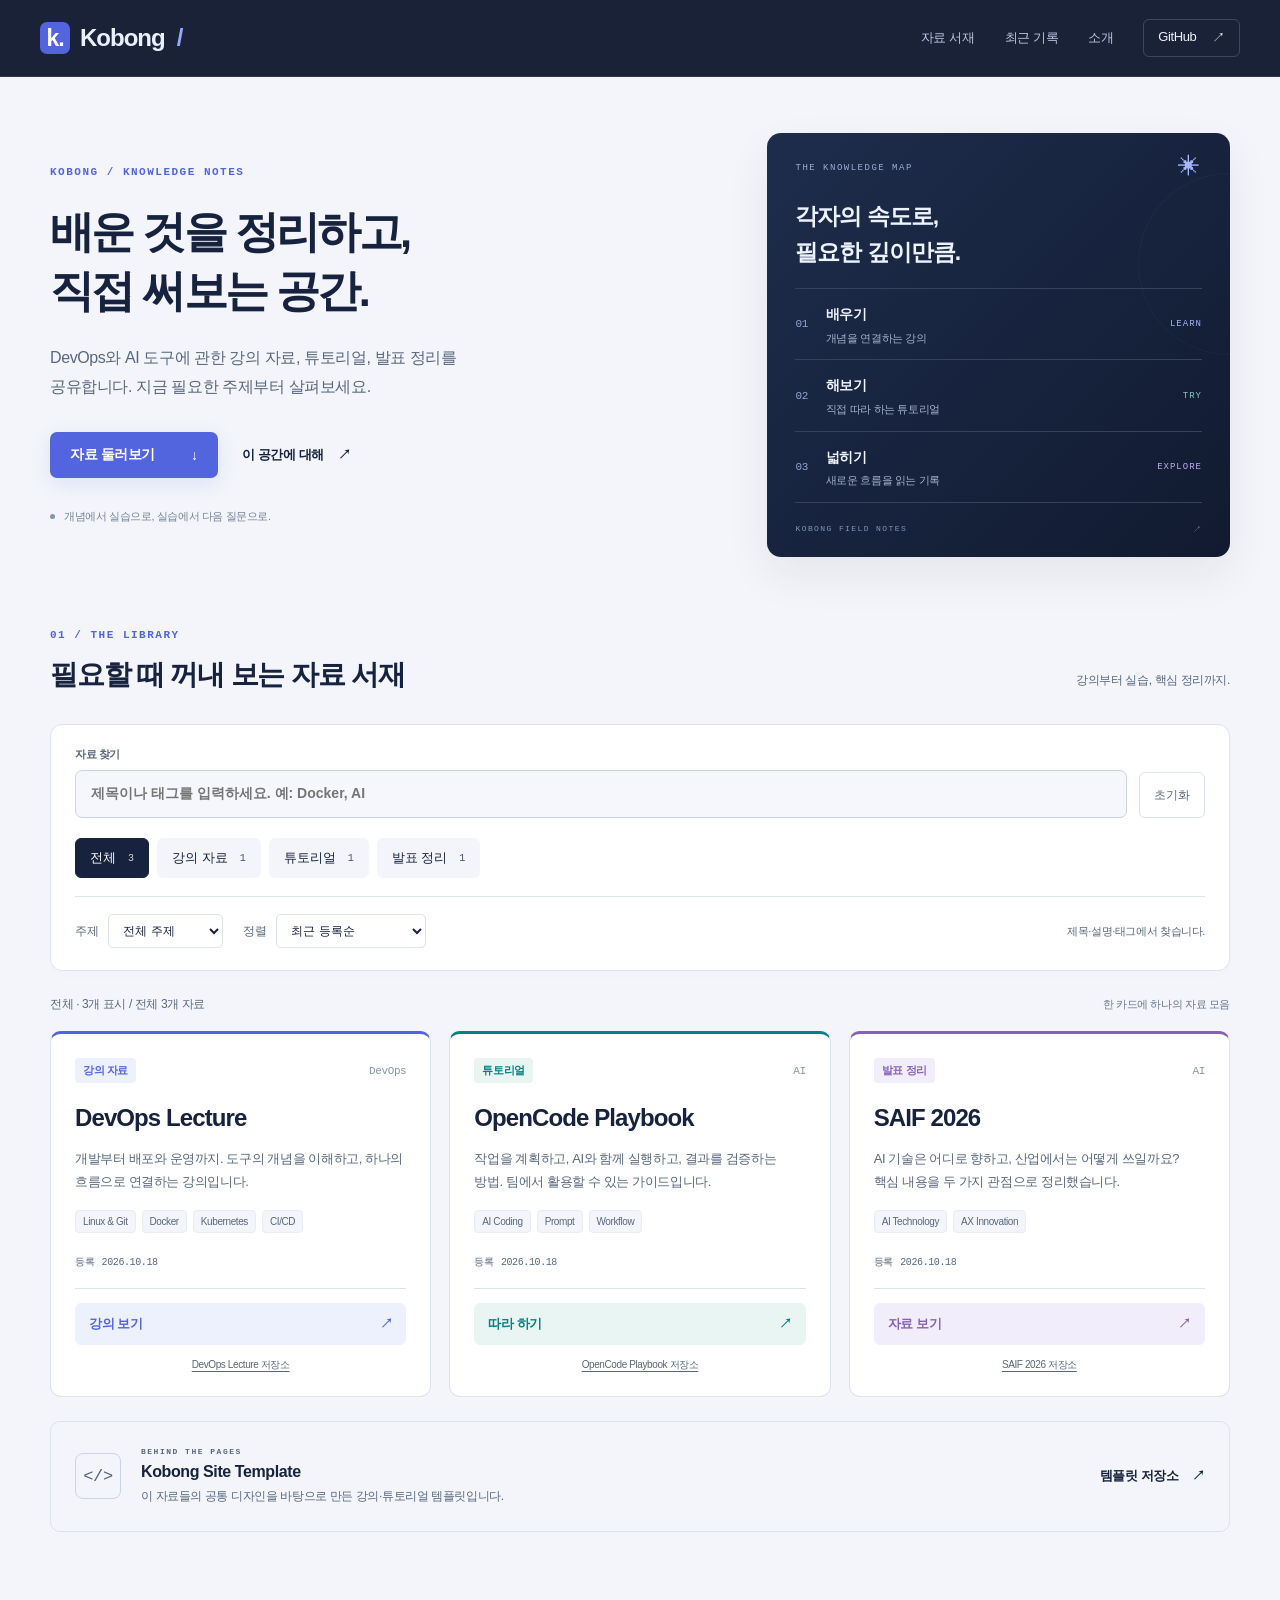
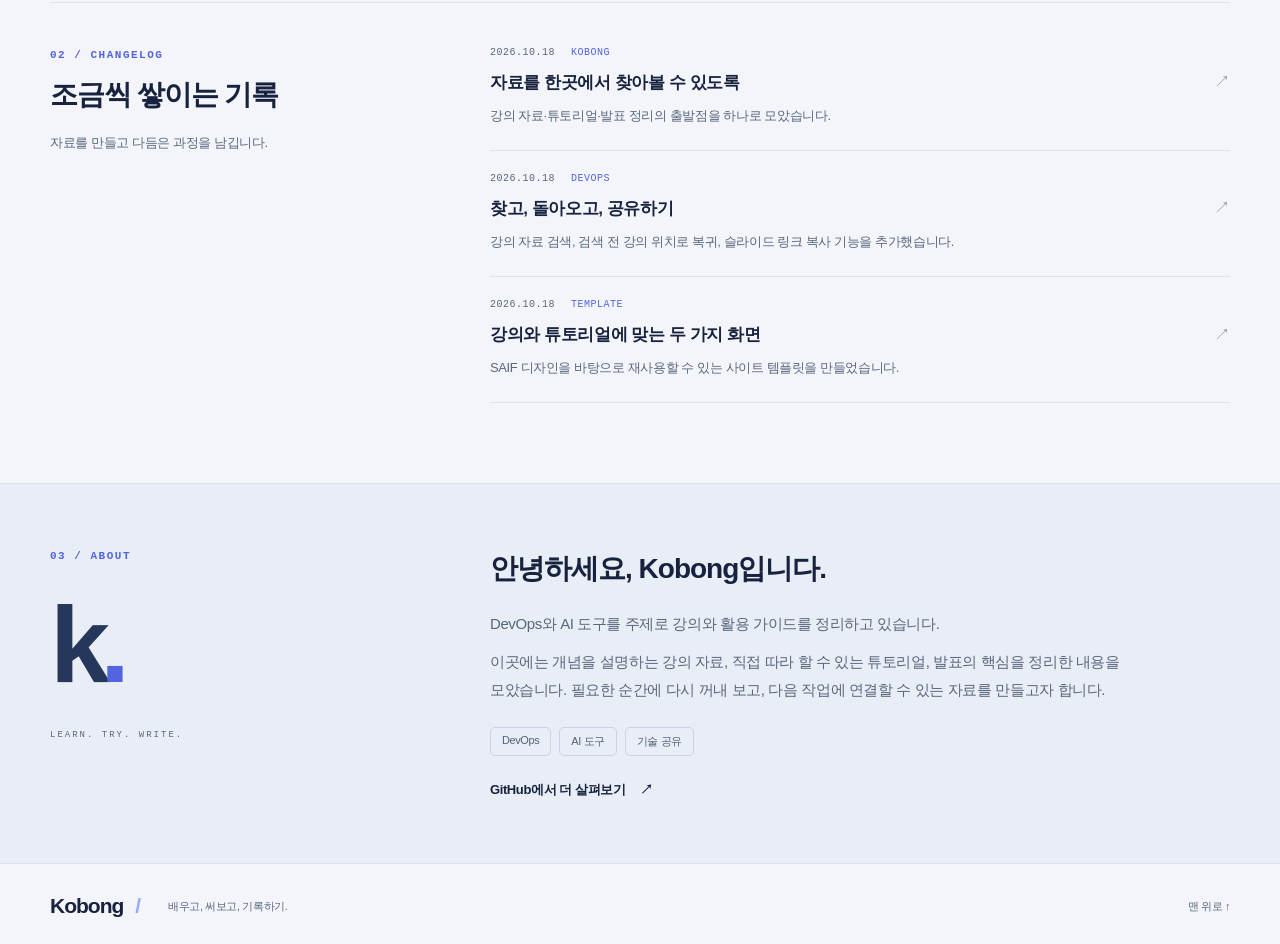
==== index.html @ 65aafce2 "Create Kobong knowledge library with search and filters" ====
<!doctype html>
<html lang="ko">
<head>
  <meta charset="UTF-8">
  <meta name="viewport" content="width=device-width,initial-scale=1">
  <meta name="description" content="DevOps와 AI 도구를 배우고, 직접 써보고, 기록하는 Kobong의 자료 모음입니다.">
  <meta name="theme-color" content="#111a30">
  <meta property="og:title" content="Kobong · 배우고, 써보고, 기록하기">
  <meta property="og:description" content="DevOps와 AI 도구를 배우고, 직접 써보고, 기록하는 Kobong의 자료 모음입니다.">
  <meta property="og:type" content="website">
  <title>Kobong · 배우고, 써보고, 기록하기</title>
  <link rel="icon" href="./assets/favicon.svg" type="image/svg+xml">
  <link rel="stylesheet" href="./assets/style.css">
  <script type="module" src="./assets/library.mjs"></script>
</head>
<body>
  <a class="skip" href="#main">본문으로 이동</a>
  <header class="site-header">
    <div class="header-inner"><a class="brand" href="#main" aria-label="Kobong 처음으로"><span class="brand-mark" aria-hidden="true">k.</span>Kobong<span class="brand-dot" aria-hidden="true">/</span></a>
      <nav aria-label="주 메뉴"><a href="#library">자료 서재</a><a href="#updates">최근 기록</a><a href="#about">소개</a><a class="github-nav" href="https://github.com/kobong8">GitHub <span aria-hidden="true">↗</span></a></nav>
    </div>
  </header>
  <main id="main" tabindex="-1">
    <section class="hero wrap" aria-labelledby="hero-title">
      <div class="hero-copy"><p class="eyebrow">KOBONG / KNOWLEDGE NOTES</p><h1 id="hero-title">배운 것을 정리하고,<br>직접 써보는 공간.</h1><p class="hero-description">DevOps와 AI 도구에 관한 강의 자료, 튜토리얼, 발표 정리를 공유합니다. 지금 필요한 주제부터 살펴보세요.</p><div class="hero-actions"><a class="button primary" href="#library">자료 둘러보기 <span aria-hidden="true">↓</span></a><a class="text-link" href="#about">이 공간에 대해 <span aria-hidden="true">↗</span></a></div><p class="hero-note"><span aria-hidden="true"></span>개념에서 실습으로, 실습에서 다음 질문으로.</p></div>
      <div class="field-notes" aria-label="이 공간의 세 가지 읽는 방법"><div class="note-top"><span>THE KNOWLEDGE MAP</span><span aria-hidden="true">✳</span></div><p class="note-title">각자의 속도로,<br>필요한 깊이만큼.</p><div class="note-paths"><div><span class="path-number">01</span><p><strong>배우기</strong><small>개념을 연결하는 강의</small></p><span class="path-label">LEARN</span></div><div><span class="path-number">02</span><p><strong>해보기</strong><small>직접 따라 하는 튜토리얼</small></p><span class="path-label">TRY</span></div><div><span class="path-number">03</span><p><strong>넓히기</strong><small>새로운 흐름을 읽는 기록</small></p><span class="path-label">EXPLORE</span></div></div><div class="note-bottom"><span>KOBONG FIELD NOTES</span><span aria-hidden="true">↗</span></div></div>
    </section>
    <section id="library" class="library wrap" aria-labelledby="library-title">
      <div class="section-heading"><div><p class="eyebrow">01 / THE LIBRARY</p><h2 id="library-title">필요할 때 꺼내 보는 자료 서재</h2></div><p>강의부터 실습, 핵심 정리까지.</p></div>
      <div class="library-controls" hidden>
        <div class="library-search-row"><label class="library-search" for="library-query"><span>자료 찾기</span><input id="library-query" type="search" placeholder="제목이나 태그를 입력하세요. 예: Docker, AI" maxlength="200" autocomplete="off" aria-controls="resource-grid"></label><button class="library-reset" type="button" data-reset>초기화</button></div>
        <div class="library-categories" role="group" aria-label="자료 분류"><button type="button" data-category="" aria-pressed="true">전체 <span>3</span></button><button type="button" data-category="강의 자료" aria-pressed="false">강의 자료 <span>1</span></button><button type="button" data-category="튜토리얼" aria-pressed="false">튜토리얼 <span>1</span></button><button type="button" data-category="발표 정리" aria-pressed="false">발표 정리 <span>1</span></button></div>
        <div class="library-options"><label for="library-topic">주제<select id="library-topic" aria-controls="resource-grid"><option value="">전체 주제</option><option value="AI">AI</option><option value="DevOps">DevOps</option></select></label><label for="library-sort">정렬<select id="library-sort" aria-controls="resource-grid"><option value="added">최근 등록순</option><option value="updated">최근 업데이트순</option><option value="title">제목순</option></select></label><span class="library-help">제목·설명·태그에서 찾습니다.</span></div>
      </div>
      <div class="library-results-bar"><p id="library-status" role="status" aria-live="polite" aria-atomic="true">전체 3개 자료</p><span>한 카드에 하나의 자료 모음</span></div>
      <div class="resource-grid" id="resource-grid"><article class="resource blue" data-resource="{&quot;id&quot;: &quot;devops&quot;, &quot;type&quot;: &quot;강의 자료&quot;, &quot;title&quot;: &quot;DevOps Lecture&quot;, &quot;description&quot;: &quot;개발부터 배포와 운영까지. 도구의 개념을 이해하고, 하나의 흐름으로 연결하는 강의입니다.&quot;, &quot;tags&quot;: [&quot;Linux &amp; Git&quot;, &quot;Docker&quot;, &quot;Kubernetes&quot;, &quot;CI/CD&quot;], &quot;topics&quot;: [&quot;DevOps&quot;], &quot;addedAt&quot;: &quot;2026-10-18&quot;, &quot;updatedAt&quot;: null}" aria-labelledby="title-devops">
          <div class="card-top"><span>강의 자료</span><span class="resource-number">DevOps</span></div>
          <h3 id="title-devops">DevOps Lecture</h3>
          <p class="card-description">개발부터 배포와 운영까지. 도구의 개념을 이해하고, 하나의 흐름으로 연결하는 강의입니다.</p><ul class="tags" aria-label="주제"><li>Linux &amp; Git</li><li>Docker</li><li>Kubernetes</li><li>CI/CD</li></ul>
          <p class="resource-date">등록 <time datetime="2026-10-18">2026.10.18</time></p>
          <div class="card-bottom"><a class="card-action" href="https://kobong8.github.io/lecture-devops/" aria-label="DevOps Lecture 강의 보기">강의 보기<span aria-hidden="true">↗</span></a>
          <a class="source-link" href="https://github.com/kobong8/lecture-devops">DevOps Lecture 저장소</a></div></article>
<article class="resource teal" data-resource="{&quot;id&quot;: &quot;opencode&quot;, &quot;type&quot;: &quot;튜토리얼&quot;, &quot;title&quot;: &quot;OpenCode Playbook&quot;, &quot;description&quot;: &quot;작업을 계획하고, AI와 함께 실행하고, 결과를 검증하는 방법. 팀에서 활용할 수 있는 가이드입니다.&quot;, &quot;tags&quot;: [&quot;AI Coding&quot;, &quot;Prompt&quot;, &quot;Workflow&quot;], &quot;topics&quot;: [&quot;AI&quot;], &quot;addedAt&quot;: &quot;2026-10-18&quot;, &quot;updatedAt&quot;: null}" aria-labelledby="title-opencode">
          <div class="card-top"><span>튜토리얼</span><span class="resource-number">AI</span></div>
          <h3 id="title-opencode">OpenCode Playbook</h3>
          <p class="card-description">작업을 계획하고, AI와 함께 실행하고, 결과를 검증하는 방법. 팀에서 활용할 수 있는 가이드입니다.</p><ul class="tags" aria-label="주제"><li>AI Coding</li><li>Prompt</li><li>Workflow</li></ul>
          <p class="resource-date">등록 <time datetime="2026-10-18">2026.10.18</time></p>
          <div class="card-bottom"><a class="card-action" href="https://kobong8.github.io/introduction-to-opencode/" aria-label="OpenCode Playbook 따라 하기">따라 하기<span aria-hidden="true">↗</span></a>
          <a class="source-link" href="https://github.com/kobong8/introduction-to-opencode">OpenCode Playbook 저장소</a></div></article>
<article class="resource violet" data-resource="{&quot;id&quot;: &quot;saif&quot;, &quot;type&quot;: &quot;발표 정리&quot;, &quot;title&quot;: &quot;SAIF 2026&quot;, &quot;description&quot;: &quot;AI 기술은 어디로 향하고, 산업에서는 어떻게 쓰일까요? 핵심 내용을 두 가지 관점으로 정리했습니다.&quot;, &quot;tags&quot;: [&quot;AI Technology&quot;, &quot;AX Innovation&quot;], &quot;topics&quot;: [&quot;AI&quot;], &quot;addedAt&quot;: &quot;2026-10-18&quot;, &quot;updatedAt&quot;: null}" aria-labelledby="title-saif">
          <div class="card-top"><span>발표 정리</span><span class="resource-number">AI</span></div>
          <h3 id="title-saif">SAIF 2026</h3>
          <p class="card-description">AI 기술은 어디로 향하고, 산업에서는 어떻게 쓰일까요? 핵심 내용을 두 가지 관점으로 정리했습니다.</p><ul class="tags" aria-label="주제"><li>AI Technology</li><li>AX Innovation</li></ul>
          <p class="resource-date">등록 <time datetime="2026-10-18">2026.10.18</time></p>
          <div class="card-bottom"><a class="card-action" href="https://kobong8.github.io/SAIF-2026/" aria-label="SAIF 2026 자료 보기">자료 보기<span aria-hidden="true">↗</span></a>
          <a class="source-link" href="https://github.com/kobong8/SAIF-2026">SAIF 2026 저장소</a></div></article></div>
      <div class="library-empty" hidden><span aria-hidden="true">⌕</span><h3>조건에 맞는 자료가 없습니다.</h3><p>다른 검색어를 입력하거나 분류·주제 조건을 바꿔보세요.</p><button type="button" data-reset>전체 자료 보기</button></div>
      <noscript><p class="library-noscript">모든 자료를 표시하고 있습니다. 검색과 필터는 JavaScript를 켜면 사용할 수 있습니다.</p></noscript>
      <aside class="tool"><div class="tool-icon" aria-hidden="true">&lt;/&gt;</div><div><p class="eyebrow">BEHIND THE PAGES</p><h3>Kobong Site Template</h3><p>이 자료들의 공통 디자인을 바탕으로 만든 강의·튜토리얼 템플릿입니다.</p></div><a class="text-link" href="https://github.com/kobong8/kobong-site-template">템플릿 저장소 <span aria-hidden="true">↗</span></a></aside>
    </section>
    <section id="updates" class="updates wrap" aria-labelledby="updates-title"><div class="updates-heading"><p class="eyebrow">02 / CHANGELOG</p><h2 id="updates-title">조금씩 쌓이는 기록</h2><p>자료를 만들고 다듬은 과정을 남깁니다.</p></div><ol class="update-list"><li><div class="update-meta"><time datetime="2026-10-18">2026.10.18</time><span>KOBONG</span></div><a href="#library"><h3>자료를 한곳에서 찾아볼 수 있도록</h3><span aria-hidden="true">↗</span></a><p>강의 자료·튜토리얼·발표 정리의 출발점을 하나로 모았습니다.</p></li>
<li><div class="update-meta"><time datetime="2026-10-18">2026.10.18</time><span>DEVOPS</span></div><a href="https://github.com/kobong8/lecture-devops"><h3>찾고, 돌아오고, 공유하기</h3><span aria-hidden="true">↗</span></a><p>강의 자료 검색, 검색 전 강의 위치로 복귀, 슬라이드 링크 복사 기능을 추가했습니다.</p></li>
<li><div class="update-meta"><time datetime="2026-10-18">2026.10.18</time><span>TEMPLATE</span></div><a href="https://github.com/kobong8/kobong-site-template"><h3>강의와 튜토리얼에 맞는 두 가지 화면</h3><span aria-hidden="true">↗</span></a><p>SAIF 디자인을 바탕으로 재사용할 수 있는 사이트 템플릿을 만들었습니다.</p></li></ol></section>
    <section id="about" class="about-section" aria-labelledby="about-title"><div class="about wrap"><div class="about-heading"><p class="eyebrow">03 / ABOUT</p><div class="monogram" aria-hidden="true">k<span>.</span></div><span class="about-signature">LEARN. TRY. WRITE.</span></div><div class="about-copy"><h2 id="about-title">안녕하세요, Kobong입니다.</h2><p>DevOps와 AI 도구를 주제로 강의와 활용 가이드를 정리하고 있습니다.</p><p>이곳에는 개념을 설명하는 강의 자료, 직접 따라 할 수 있는 튜토리얼, 발표의 핵심을 정리한 내용을 모았습니다. 필요한 순간에 다시 꺼내 보고, 다음 작업에 연결할 수 있는 자료를 만들고자 합니다.</p><ul class="interest-list" aria-label="관심 주제"><li>DevOps</li><li>AI 도구</li><li>기술 공유</li></ul><a class="text-link" href="https://github.com/kobong8">GitHub에서 더 살펴보기 <span aria-hidden="true">↗</span></a></div></div></section>
  </main>
  <footer class="site-footer wrap"><a class="brand" href="#main">Kobong<span class="brand-dot" aria-hidden="true">/</span></a><p>배우고, 써보고, 기록하기.</p><a href="#main">맨 위로 <span aria-hidden="true">↑</span></a></footer>
</body>
</html>
---- assets/style.css ----
:root{--paper:#f3f5fa;--ink:#17233e;--muted:#59677e;--line:#dce2ee;--accent:#5265de;--navy:#111a30;--white:#fff;--radius:14px}
*{box-sizing:border-box}html{scroll-behavior:smooth;scroll-padding-top:96px}body{margin:0;background:var(--paper);color:var(--ink);font-family:'Segoe UI','Malgun Gothic',sans-serif;letter-spacing:-.025em;-webkit-font-smoothing:antialiased}a{color:inherit;text-decoration:none}button,input{font:inherit}p,h1,h2,h3{margin:0;word-break:keep-all;overflow-wrap:anywhere}p{line-height:1.85}a:focus-visible{outline:3px solid var(--accent);outline-offset:5px;border-radius:3px}main:focus{outline:none}.wrap{width:min(1180px,calc(100% - 80px));margin-inline:auto}.skip{position:fixed;top:-80px;left:16px;z-index:100;background:white;padding:12px}.skip:focus{top:12px}
.site-header{position:sticky;top:0;z-index:10;background:#111a30f5;color:#eaf0ff;border-bottom:1px solid #2a3550;backdrop-filter:blur(16px)}.header-inner{width:min(1280px,calc(100% - 80px));min-height:76px;margin:auto;display:flex;align-items:center;justify-content:space-between;gap:24px}.brand{display:inline-flex;align-items:center;gap:10px;font-size:24px;font-weight:750;letter-spacing:-1px;white-space:nowrap}.brand-mark{display:grid;place-items:center;width:30px;height:32px;font-size:23px;background:#5265de;border-radius:7px;color:white}.brand-dot{color:#97a9ff;margin-left:2px}.site-header nav{display:flex;align-items:center;gap:30px}.site-header nav a{font-size:13px;color:#bac6df;padding:9px 0}.site-header nav a:hover{color:white}.site-header nav .github-nav{padding:9px 14px;border:1px solid #3b4865;border-radius:6px;color:#eef2ff;display:flex;gap:16px}.eyebrow{font:11px/1.6 Consolas,monospace;font-weight:600;letter-spacing:1.5px;color:var(--accent)}
.hero{display:grid;grid-template-columns:1.4fr 1fr;gap:70px;align-items:center;padding-block:84px 76px}.hero h1{font-size:clamp(35px,3.7vw,53px);line-height:1.35;letter-spacing:-.06em;font-weight:750;margin:22px 0}.hero-description{font-size:16px;max-width:490px;color:var(--muted)}.hero-actions{display:flex;align-items:center;gap:24px;margin-top:30px}.button{display:inline-flex;align-items:center;justify-content:space-between;gap:36px;padding:14px 20px;border-radius:7px;font-size:14px;font-weight:600}.primary{background:var(--accent);color:white;box-shadow:0 6px 20px #5265de20}.primary:hover{background:#4054cd}.text-link{font-size:13px;font-weight:600;display:inline-flex;align-items:center;gap:14px;text-underline-offset:5px}.text-link:hover{text-decoration:underline}.hero-note{font-size:11px;color:#758199;margin-top:28px;display:flex;align-items:center;gap:9px}.hero-note>span{width:5px;height:5px;background:#8494b7;border-radius:50%;flex-shrink:0}
.field-notes{background:linear-gradient(135deg,#1e2d4c,#111a30);padding:26px 30px;color:#edf2ff;border-radius:var(--radius);box-shadow:0 18px 45px #17233e12;position:relative;overflow:hidden}.field-notes::after{content:'';position:absolute;width:180px;height:180px;border:1px solid #ffffff08;border-radius:50%;right:-90px;top:40px;pointer-events:none}.note-top{display:flex;align-items:center;justify-content:space-between;color:#9dacd3;font:9px Consolas,monospace;letter-spacing:1.5px}.note-top>span:last-child{font-size:22px;color:#a6b5ff}.note-title{font-size:26px;font-weight:600;letter-spacing:-1px;line-height:1.55;margin:24px 0}.note-paths{border-top:1px solid #35415d}.note-paths>div{display:flex;align-items:center;gap:18px;padding:15px 0;border-bottom:1px solid #35415d}.path-number{font:11px Consolas,monospace;color:#92a3d1}.note-paths p{line-height:1.6}.note-paths strong{font-size:14px;font-weight:600}.note-paths small{display:block;color:#a5b2cc;font-size:11px;margin-top:3px}.path-label{margin-left:auto;font:9px Consolas,monospace;letter-spacing:1px;color:#a6b5ff}.note-paths>div:nth-child(2) .path-label{color:#80cbbf}.note-paths>div:nth-child(3) .path-label{color:#c1adf1}.note-bottom{display:flex;justify-content:space-between;margin-top:21px;font:8px Consolas,monospace;letter-spacing:1.4px;color:#8395ba}
.library{padding-top:22px;padding-bottom:70px}.section-heading{display:flex;align-items:flex-end;justify-content:space-between;gap:24px;margin-bottom:28px}.section-heading h2,.updates h2{font-size:28px;line-height:1.5;letter-spacing:-1.2px;margin-top:10px}.section-heading>p{font-size:12px;color:var(--muted);padding-bottom:5px}.resource-grid{display:grid;grid-template-columns:repeat(3,minmax(0,1fr));gap:22px}.resource{--card-accent:#5265de;--card-soft:#edf0fd;background:white;border:1px solid var(--line);border-top:3px solid var(--card-accent);border-radius:11px;padding:25px;display:flex;flex-direction:column;min-width:0;transition:box-shadow .15s,border-color .15s}.resource.teal{--card-accent:#087f80;--card-soft:#e9f5f2}.resource.violet{--card-accent:#8562b9;--card-soft:#f2edfa}.resource:hover{box-shadow:0 10px 28px #17233e09;border-color:var(--card-accent)}.card-top{display:flex;align-items:center;justify-content:space-between;font-size:11px;color:var(--card-accent);font-weight:600}.card-top>span:last-child{font:11px Consolas,monospace;color:#8693ad}.card-preview{display:flex;align-items:center;justify-content:center;gap:10px;background:var(--card-soft);color:var(--card-accent);border-radius:7px;min-height:94px;margin:24px 0}.card-preview b{font:10px Consolas,'Malgun Gothic',monospace;letter-spacing:.4px;border:1px solid currentColor;padding:9px 8px;border-radius:4px;font-weight:600}.card-preview>span{font-size:11px;opacity:.65}.card-eyebrow{font:8px/1.6 Consolas,monospace;letter-spacing:1.3px;color:var(--card-accent)}.resource h3{font-size:26px;font-weight:700;letter-spacing:-.9px;margin:8px 0 13px;line-height:1.35}.card-description{font-size:14px;color:var(--muted)}.tags{display:flex;flex-wrap:wrap;gap:6px;list-style:none;margin:19px 0 25px;padding:0}.tags li{font-size:10px;background:var(--paper);border:1px solid #e8ecf4;border-radius:4px;padding:5px 7px;color:var(--muted)}.card-bottom{margin-top:auto;border-top:1px solid var(--line);padding-top:18px}.card-bottom>p{font-size:11px;color:var(--muted);margin-bottom:14px}.card-action{display:flex;align-items:center;justify-content:space-between;padding:12px 14px;background:var(--card-soft);color:var(--card-accent);border-radius:6px;font-size:13px;font-weight:650}.card-action:hover{background:var(--card-accent);color:white}.source-link{display:block;text-align:center;font-size:10px;color:var(--muted);margin-top:13px;text-decoration:underline;text-underline-offset:3px}.tool{display:flex;align-items:center;gap:20px;border:1px solid var(--line);border-radius:10px;padding:24px;margin-top:24px}.tool-icon{display:grid;place-items:center;width:46px;height:46px;border:1px solid #cbd4e6;border-radius:8px;font:17px Consolas,monospace;color:#52627c;flex-shrink:0}.tool .eyebrow{font-size:8px;color:var(--muted)}.tool h3{font-size:16px;margin:4px 0}.tool p:not(.eyebrow){font-size:12px;color:var(--muted)}.tool>a{margin-left:auto;white-space:nowrap}
.updates{display:grid;grid-template-columns:1fr 2fr;gap:70px;padding-top:44px;padding-bottom:80px;border-top:1px solid var(--line)}.updates-heading>p:last-child{font-size:13px;color:var(--muted);margin-top:15px}.update-list{list-style:none;padding:0;margin:0}.update-list li{padding:22px 0;border-bottom:1px solid var(--line)}.update-list li:first-child{padding-top:0}.update-meta{display:flex;gap:16px;font:10px Consolas,monospace;letter-spacing:.5px;color:var(--muted)}.update-meta span{color:var(--accent)}.update-list a{display:flex;justify-content:space-between;gap:20px;align-items:center;margin-top:11px}.update-list a:hover h3{text-decoration:underline;text-underline-offset:5px}.update-list h3{font-size:17px;line-height:1.65}.update-list a>span{color:#8b98b2}.update-list p{font-size:13px;color:var(--muted);margin-top:7px}
.about-section{background:#e9edf5;border-block:1px solid var(--line)}.about{display:grid;grid-template-columns:1fr 2fr;gap:70px;padding-block:64px}.monogram{font-size:108px;font-weight:750;line-height:1.2;letter-spacing:-10px;margin:14px 0;color:#25375a}.monogram span{color:var(--accent)}.about-signature{font:9px Consolas,monospace;letter-spacing:2px;color:var(--muted)}.about-copy h2{font-size:28px;letter-spacing:-1px;line-height:1.5;margin-bottom:20px}.about-copy>p{font-size:15px;color:var(--muted);max-width:630px}.about-copy>p+p{margin-top:10px}.interest-list{display:flex;flex-wrap:wrap;gap:8px;list-style:none;padding:0;margin:24px 0}.interest-list li{padding:6px 11px;border:1px solid #cbd4e5;border-radius:5px;font-size:11px;color:#52627c}.site-footer{display:flex;align-items:center;gap:28px;padding-block:30px}.site-footer .brand{font-size:21px}.site-footer p{font-size:11px;color:var(--muted)}.site-footer>a:last-child{margin-left:auto;font-size:11px;color:var(--muted)}
@media(min-width:1450px){.hero{gap:110px;padding-top:100px}.hero h1{font-size:55px}}
@media(max-width:1100px){.hero{gap:32px;padding-block:60px}.hero h1{font-size:38px}.field-notes{padding:24px}.resource-grid{gap:14px}.resource{padding:20px}.resource h3{font-size:23px}.card-preview{gap:6px}.card-preview b{font-size:9px;padding:8px 6px}.updates,.about{gap:35px}.updates h2{font-size:26px}}
@media(max-width:850px){.wrap,.header-inner{width:calc(100% - 40px)}.hero{grid-template-columns:1fr 1fr;gap:28px}.hero h1{font-size:33px}.hero-description{font-size:14px}.hero-actions{gap:15px;flex-wrap:wrap}.field-notes{padding:22px}.note-title{font-size:23px}.resource-grid{grid-template-columns:1fr}.resource{display:grid;grid-template-columns:1fr 1.5fr;column-gap:26px;padding:26px}.card-top,.card-preview{grid-column:1}.card-preview{grid-row:2/6;margin:16px 0 0;align-self:stretch;min-height:125px}.card-eyebrow,.resource h3,.card-description,.tags,.card-bottom{grid-column:2}.card-eyebrow{grid-row:1}.resource h3{grid-row:2}.card-description{grid-row:3}.tags{grid-row:4}.card-bottom{grid-row:5}.tool{gap:15px}.tool>a{font-size:11px}.section-heading>p{display:none}.updates,.about{grid-template-columns:1fr 1.6fr;gap:30px}.updates h2{font-size:24px}.about-copy h2{font-size:25px}}
@media(max-width:600px){html{scroll-padding-top:118px}.header-inner{min-height:92px;flex-wrap:wrap;gap:10px;padding-block:14px}.brand{font-size:22px}.brand-mark{width:27px;height:29px;font-size:20px}.site-header nav{width:100%;gap:24px;justify-content:space-between}.site-header nav a{font-size:12px;padding:3px 0}.site-header nav .github-nav{border:0;padding:3px 0;gap:7px}.hero{grid-template-columns:1fr;padding-block:48px;gap:36px}.hero h1{font-size:clamp(29px,7.8vw,44px);margin:18px 0}.hero-description{font-size:15px}.hero-actions{margin-top:24px;gap:24px}.hero-note{margin-top:22px;font-size:10px}.field-notes{padding:24px}.note-title{font-size:24px;margin:20px 0}.note-paths>div{padding-block:13px}.library{padding-top:10px;padding-bottom:42px}.section-heading h2{font-size:25px}.resource{display:flex;padding:25px}.resource h3{font-size:27px}.card-preview{min-height:90px;margin:22px 0}.card-preview b{font-size:11px;padding:10px}.card-preview{gap:16px}.card-description{font-size:14px}.tool{flex-wrap:wrap;padding:20px;gap:14px}.tool>div:nth-child(2){flex:1;min-width:0}.tool>a{margin-left:60px}.tool h3{font-size:15px}.updates{grid-template-columns:1fr;gap:28px;padding-block:36px 46px}.updates-heading>p:last-child{margin-top:8px}.updates h2{font-size:25px}.update-list h3{font-size:17px}.about{grid-template-columns:1fr;gap:28px;padding-block:42px}.about-heading{display:flex;align-items:center;justify-content:space-between;gap:20px}.about-heading .monogram{font-size:64px;margin:0;letter-spacing:-5px}.about-signature{display:none}.about-copy h2{font-size:25px}.site-footer{gap:16px;flex-wrap:wrap;padding-block:25px}.site-footer p{font-size:10px}.site-footer>a:last-child{font-size:10px}.eyebrow{font-size:10px}}
/* Library: compact, extensible catalog; all entries remain available without JS. */
[hidden]{display:none!important}
.hero{padding-block:56px 48px}.hero h1{font-size:clamp(33px,3.4vw,48px)}.field-notes{padding:22px 28px}.note-title{font-size:23px;margin:18px 0}.note-paths>div{padding:12px 0}
.library-controls{background:#fff;border:1px solid var(--line);border-radius:12px;padding:22px 24px;margin-bottom:20px;box-shadow:0 4px 16px #17233e03}
.library-search-row{display:flex;align-items:flex-end;gap:12px}.library-search{display:flex;flex-direction:column;flex:1;gap:8px;font-size:11px;font-weight:600;color:var(--muted)}
.library-search input{width:100%;min-width:0;padding:13px 15px;background:#f5f7fc;border:1px solid #cbd4e5;border-radius:7px;color:var(--ink);font:inherit;font-size:14px;line-height:1.4}
.library-controls button,.library-empty button{cursor:pointer;font:inherit;color:var(--ink);border:1px solid var(--line);border-radius:6px;background:#fff;font-size:12px;padding:11px 14px}
.library-controls button:hover,.library-empty button:hover{background:#edf0fd}.library-controls button:focus-visible,.library-controls input:focus-visible,.library-controls select:focus-visible,.library-empty button:focus-visible{outline:3px solid var(--accent);outline-offset:3px}
.library-controls .library-reset{min-height:46px;color:var(--muted)}.library-categories{display:flex;gap:8px;flex-wrap:wrap;padding:20px 0 18px;border-bottom:1px solid var(--line)}
.library-categories button{border-color:transparent;background:var(--paper);font-size:13px;display:inline-flex;align-items:center;gap:12px;padding:10px 14px}
.library-categories button span{font:10px Consolas,monospace;opacity:.8}.library-categories button[aria-pressed=true]{background:var(--ink);color:#fff;border-color:var(--ink)}
.library-options{display:flex;align-items:center;gap:20px;padding-top:17px}.library-options label{display:flex;align-items:center;gap:10px;font-size:12px;color:var(--muted)}
.library-options select{font:inherit;color:var(--ink);background:white;border:1px solid var(--line);border-radius:5px;padding:8px 30px 8px 10px;min-width:115px;max-width:100%}.library-help{margin-left:auto;font-size:11px;color:#59677e}
.library-results-bar{display:flex;align-items:center;justify-content:space-between;gap:16px;margin:22px 0 16px;font-size:12px;color:var(--muted)}.library-results-bar>span{font-size:11px;color:#68758e}
.library .resource-grid{display:grid;grid-template-columns:repeat(3,minmax(0,1fr));gap:18px;align-items:stretch}
.library .resource{display:flex;flex-direction:column;padding:24px;gap:0;min-width:0;border-top-width:3px}.library .resource h3{font-size:24px;margin:19px 0 12px}.library .card-description{font-size:13px;line-height:1.8}.library .tags{margin:17px 0 20px}.library .tags li{font-size:10px}.resource-date{font-size:10px;color:var(--muted);margin-top:auto;padding-bottom:15px}.resource-date time{margin-left:5px;font-family:Consolas,monospace}.library .card-bottom{margin-top:0;padding-top:14px}.library .source-link{font-size:10px}.library .card-top>span:first-child{background:var(--card-soft);padding:5px 8px;border-radius:4px}.library .resource-number{font-size:10px}
.library-empty{text-align:center;border:1px dashed #c5cee1;border-radius:12px;background:#eef1f8;padding:48px 24px}.library-empty>span{font-size:32px;color:#8493b5}.library-empty h3{font-size:19px;margin:10px 0}.library-empty p{font-size:13px;color:var(--muted);margin-bottom:20px}.library-empty button{background:var(--ink);color:white;border-color:var(--ink)}.library-empty button:hover{background:#2c3d62}.library-noscript{font-size:12px;color:var(--muted);margin-top:20px}
@media(max-width:1000px){.library .resource-grid{grid-template-columns:repeat(2,minmax(0,1fr))}.library-help{display:none}.library .resource h3{font-size:23px}}
@media(max-width:600px){.hero{padding-block:38px}.hero h1{font-size:clamp(29px,7.8vw,42px)}.library-controls{padding:17px}.library-search input{font-size:16px;padding:11px}.library-controls .library-reset{padding:10px;min-height:46px}.library-categories{gap:6px;padding-block:17px}.library-categories button{font-size:12px;padding:9px 10px;gap:8px}.library-options{flex-wrap:wrap;gap:12px}.library-options label{justify-content:space-between;flex:1 1 150px}.library-options select{flex:1;min-width:0}.library-results-bar{font-size:11px}.library-results-bar>span{display:none}.library .resource-grid{grid-template-columns:minmax(0,1fr);gap:14px}.library .resource{padding:22px}.library .resource h3{font-size:25px}.library .card-description{font-size:14px}}
@media(prefers-reduced-motion:reduce){html{scroll-behavior:auto}*{transition:none!important}}
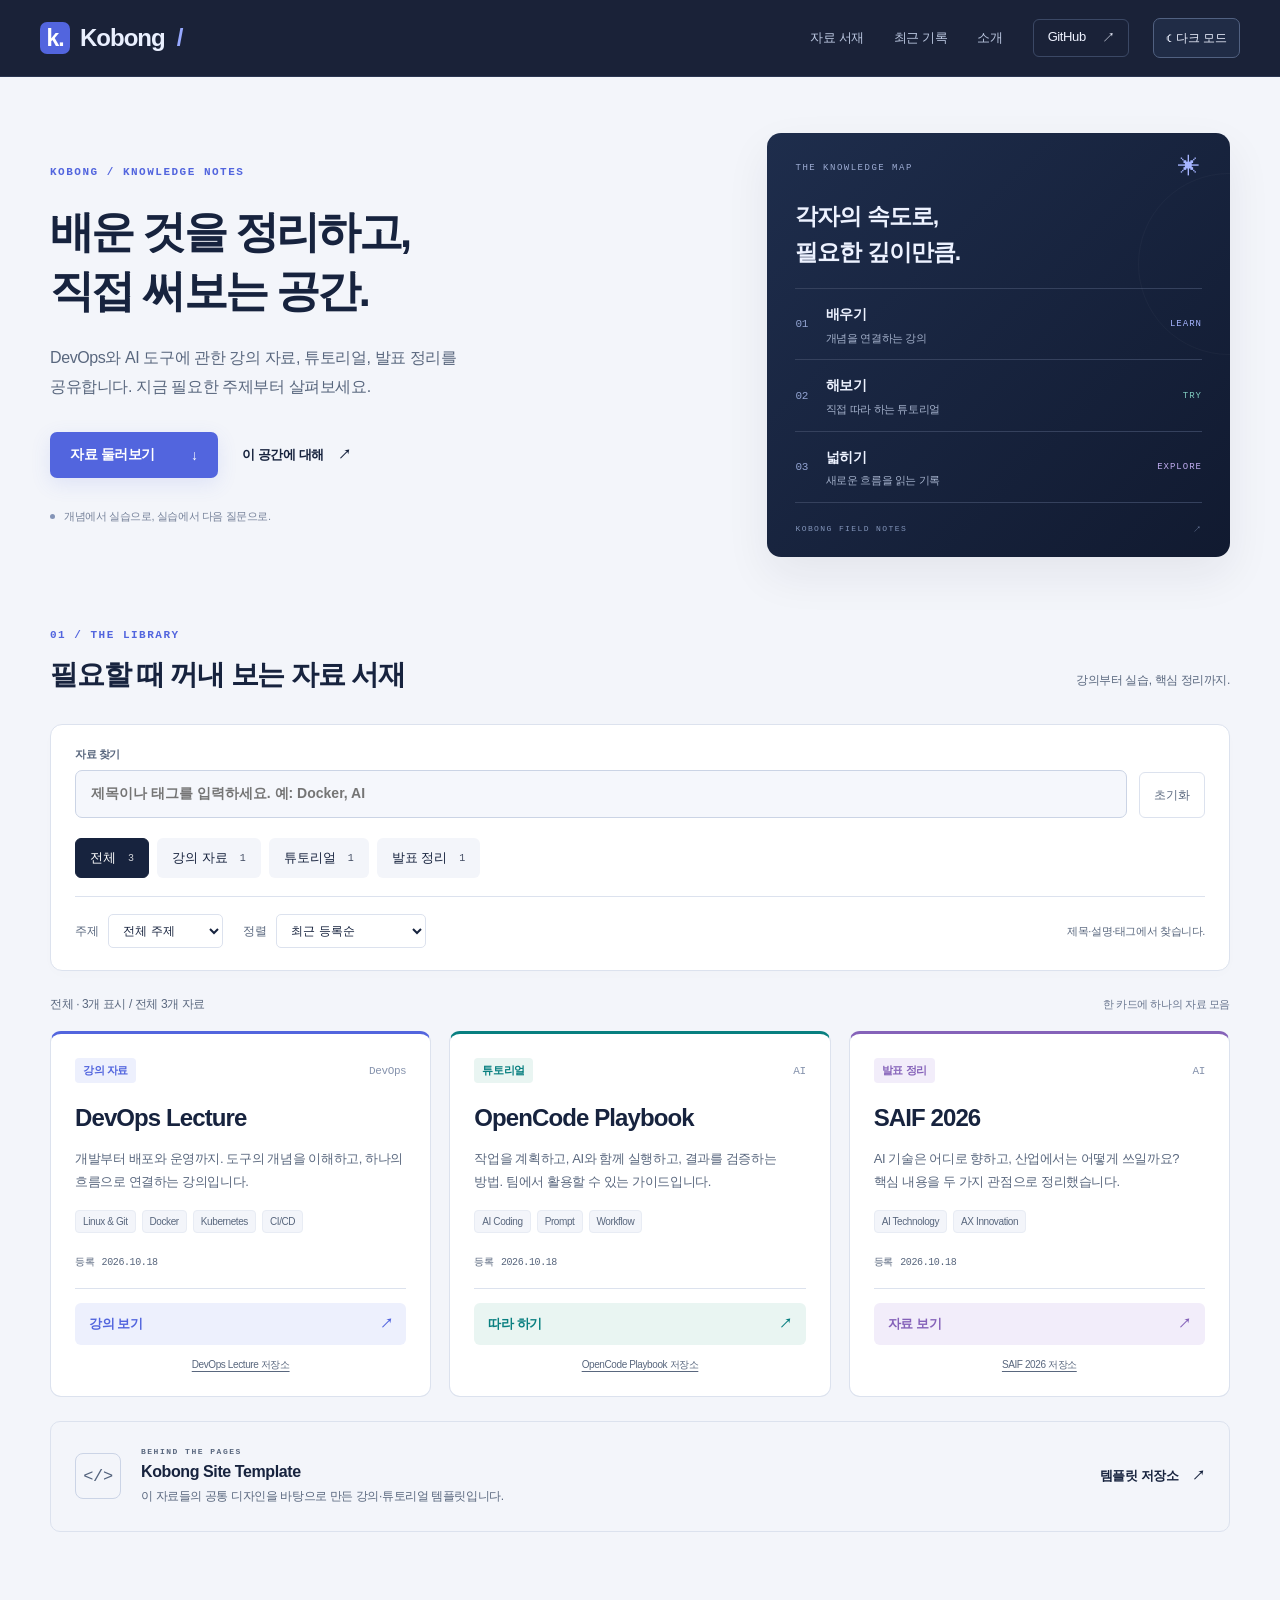
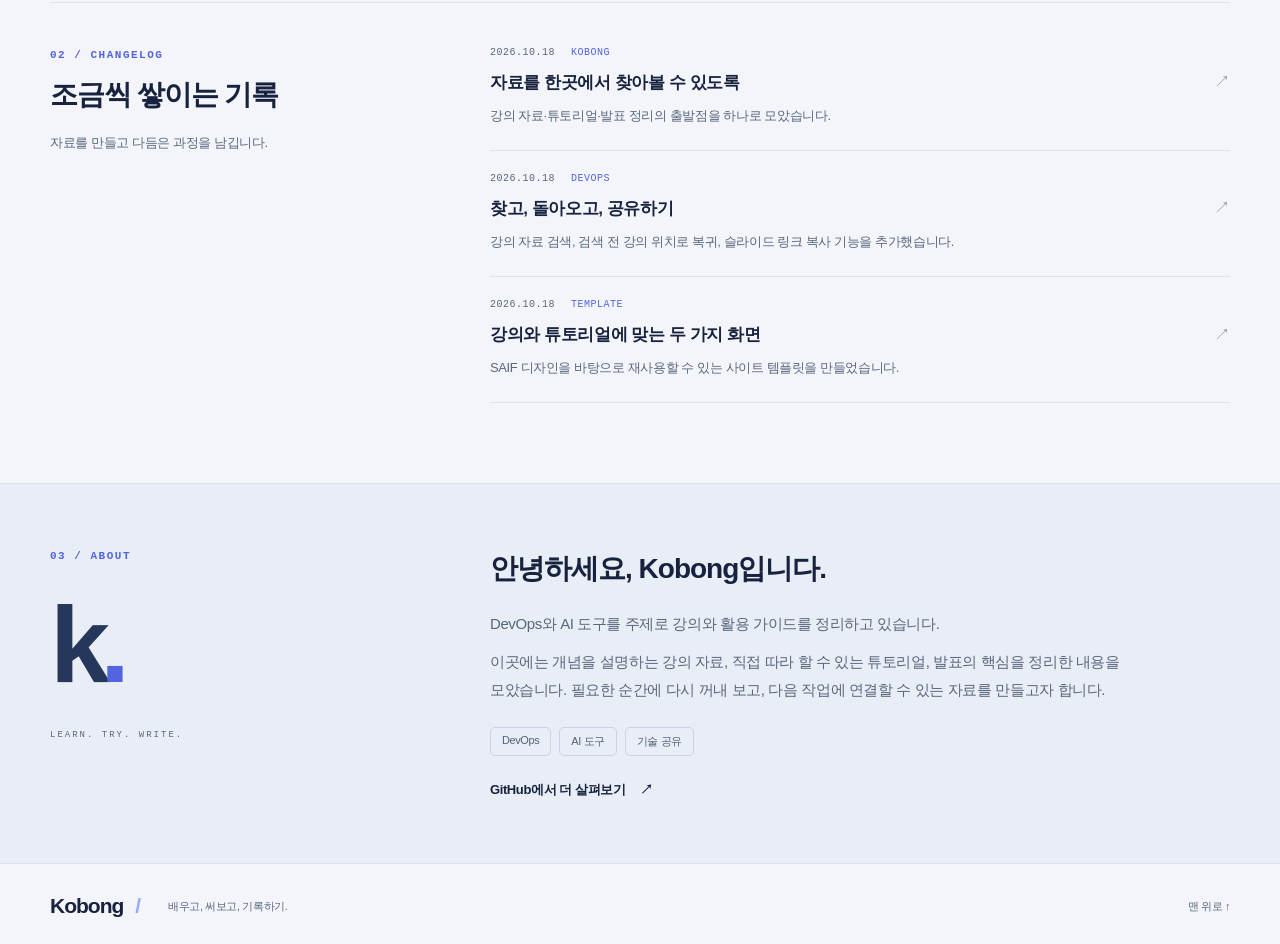
==== commit d074edc6: "update : dark theme" ====
--- a/index.html
+++ b/index.html
@@ -10,6 +10,7 @@
   <meta property="og:type" content="website">
   <title>Kobong · 배우고, 써보고, 기록하기</title>
   <link rel="icon" href="./assets/favicon.svg" type="image/svg+xml">
+  <script src="./assets/theme.js"></script>
   <link rel="stylesheet" href="./assets/style.css">
   <script type="module" src="./assets/library.mjs"></script>
 </head>
@@ -18,6 +19,7 @@
   <header class="site-header">
     <div class="header-inner"><a class="brand" href="#main" aria-label="Kobong 처음으로"><span class="brand-mark" aria-hidden="true">k.</span>Kobong<span class="brand-dot" aria-hidden="true">/</span></a>
       <nav aria-label="주 메뉴"><a href="#library">자료 서재</a><a href="#updates">최근 기록</a><a href="#about">소개</a><a class="github-nav" href="https://github.com/kobong8">GitHub <span aria-hidden="true">↗</span></a></nav>
+      <button type="button" data-theme-toggle aria-label="&#45796;&#53356; &#47784;&#46300;" aria-pressed="false" title="&#53580;&#47560; &#51204;&#54872; (T)" hidden></button>
     </div>
   </header>
   <main id="main" tabindex="-1">
--- a/assets/style.css
+++ b/assets/style.css
@@ -30,3 +30,28 @@
 @media(max-width:1000px){.library .resource-grid{grid-template-columns:repeat(2,minmax(0,1fr))}.library-help{display:none}.library .resource h3{font-size:23px}}
 @media(max-width:600px){.hero{padding-block:38px}.hero h1{font-size:clamp(29px,7.8vw,42px)}.library-controls{padding:17px}.library-search input{font-size:16px;padding:11px}.library-controls .library-reset{padding:10px;min-height:46px}.library-categories{gap:6px;padding-block:17px}.library-categories button{font-size:12px;padding:9px 10px;gap:8px}.library-options{flex-wrap:wrap;gap:12px}.library-options label{justify-content:space-between;flex:1 1 150px}.library-options select{flex:1;min-width:0}.library-results-bar{font-size:11px}.library-results-bar>span{display:none}.library .resource-grid{grid-template-columns:minmax(0,1fr);gap:14px}.library .resource{padding:22px}.library .resource h3{font-size:25px}.library .card-description{font-size:14px}}
 @media(prefers-reduced-motion:reduce){html{scroll-behavior:auto}*{transition:none!important}}
+
+/* Theme palette follows kobong-site-template. */
+:root{color-scheme:light}
+html[data-theme="dark"]{color-scheme:dark;--paper:#111a2c;--ink:#edf2ff;--muted:#aebcd4;--line:#35425e;--accent:#a7b3ff;--soft:#263650;--white:#1b2941}
+[data-theme-toggle]{white-space:nowrap}
+
+.site-header nav{margin-left:auto}
+.site-header [data-theme-toggle]{flex-shrink:0;border:1px solid #516181;border-radius:7px;background:#202c46;color:#edf2ff;padding:10px 12px;font:inherit;font-size:12px;cursor:pointer;min-height:40px}
+.site-header [data-theme-toggle]:hover{background:#304365}
+[data-theme-toggle]:focus-visible{outline:3px solid #a7b3ff;outline-offset:3px}
+html[data-theme="dark"] .resource{--card-accent:#a7b3ff;--card-soft:#263650;background:var(--white)}
+html[data-theme="dark"] .resource.teal{--card-accent:#78d6c8;--card-soft:#193e42}
+html[data-theme="dark"] .resource.violet{--card-accent:#c9afff;--card-soft:#352e4f}
+html[data-theme="dark"] .card-action:hover{color:var(--paper)}
+html[data-theme="dark"] :is(.skip,.library-controls,.library-options select,.library-controls button){background:var(--white)}
+html[data-theme="dark"] :is(.library-search input,.library-empty){background:var(--paper);border-color:var(--line)}
+html[data-theme="dark"] :is(.library-controls button:hover,.library-empty button:hover){background:var(--soft)}
+html[data-theme="dark"] :is(.primary,.library-categories button[aria-pressed=true],.library-empty button){background:#5265de;border-color:#5265de;color:white}
+html[data-theme="dark"] :is(.primary:hover,.library-categories button[aria-pressed=true]:hover,.library-empty button:hover){background:#4054cd}
+html[data-theme="dark"] :is(.hero-note,.library-help,.library-results-bar>span,.tool-icon,.interest-list li){color:var(--muted)}
+html[data-theme="dark"] :is(.tags li,.tool-icon,.interest-list li){border-color:var(--line)}
+html[data-theme="dark"] .about-section{background:#172238}
+html[data-theme="dark"] .monogram{color:var(--ink)}
+@media(min-width:601px) and (max-width:850px){.header-inner{gap:14px}.site-header nav{gap:14px}}
+@media(max-width:600px){.site-header nav{order:3;gap:12px}.site-header [data-theme-toggle]{order:2;margin-left:auto}}
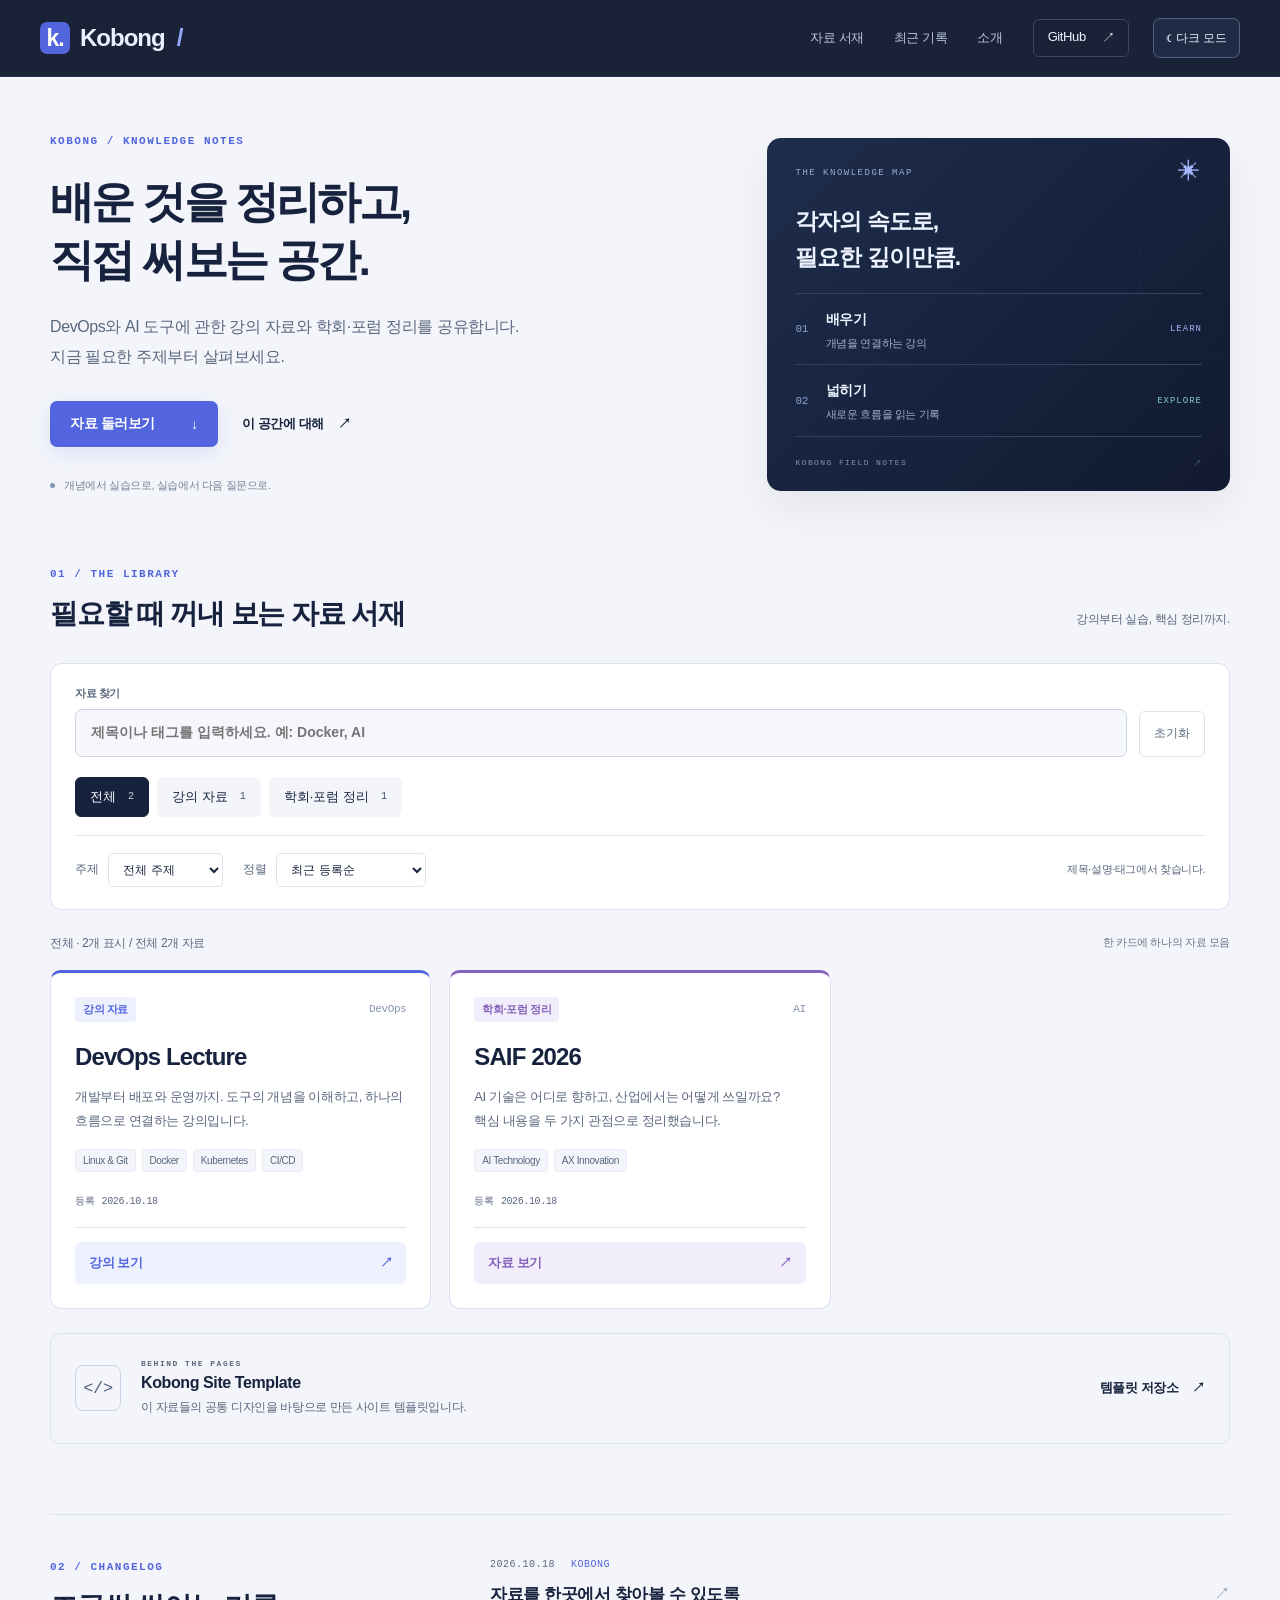
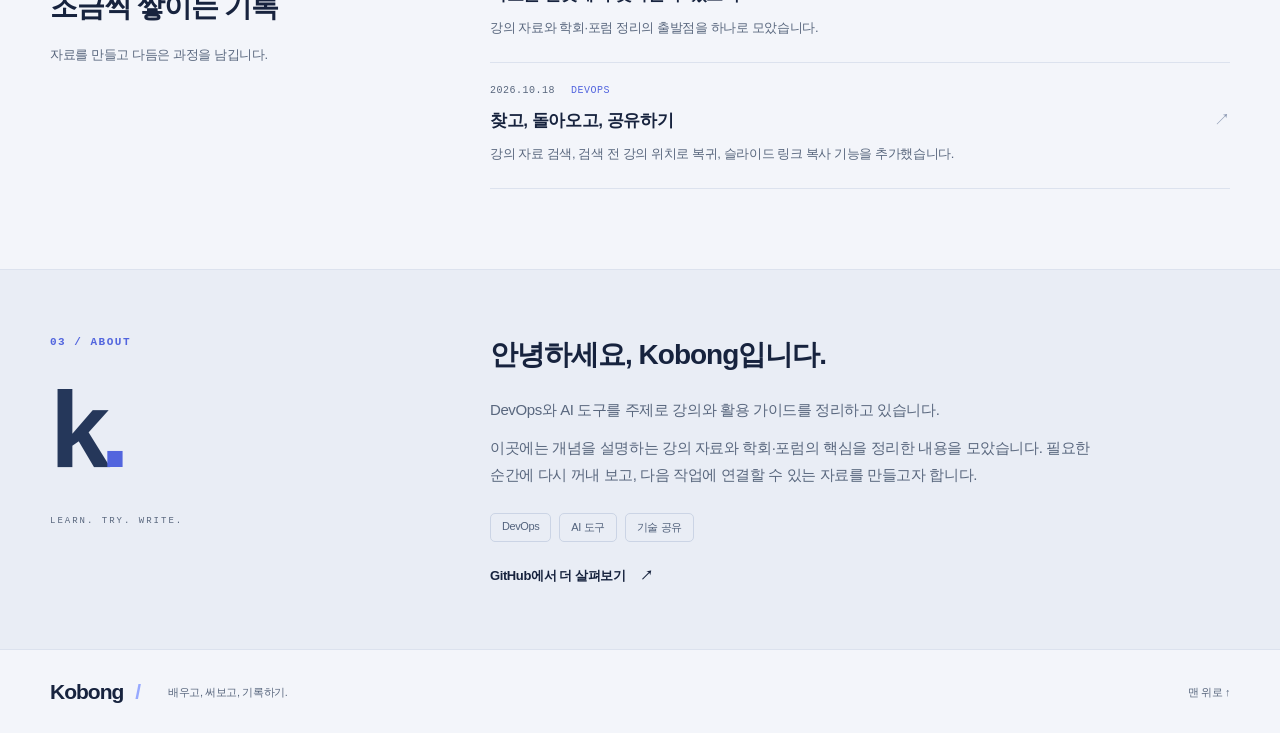
==== commit e9b08c19: "delete : opencode" ====
--- a/index.html
+++ b/index.html
@@ -24,46 +24,38 @@
   </header>
   <main id="main" tabindex="-1">
     <section class="hero wrap" aria-labelledby="hero-title">
-      <div class="hero-copy"><p class="eyebrow">KOBONG / KNOWLEDGE NOTES</p><h1 id="hero-title">배운 것을 정리하고,<br>직접 써보는 공간.</h1><p class="hero-description">DevOps와 AI 도구에 관한 강의 자료, 튜토리얼, 발표 정리를 공유합니다. 지금 필요한 주제부터 살펴보세요.</p><div class="hero-actions"><a class="button primary" href="#library">자료 둘러보기 <span aria-hidden="true">↓</span></a><a class="text-link" href="#about">이 공간에 대해 <span aria-hidden="true">↗</span></a></div><p class="hero-note"><span aria-hidden="true"></span>개념에서 실습으로, 실습에서 다음 질문으로.</p></div>
-      <div class="field-notes" aria-label="이 공간의 세 가지 읽는 방법"><div class="note-top"><span>THE KNOWLEDGE MAP</span><span aria-hidden="true">✳</span></div><p class="note-title">각자의 속도로,<br>필요한 깊이만큼.</p><div class="note-paths"><div><span class="path-number">01</span><p><strong>배우기</strong><small>개념을 연결하는 강의</small></p><span class="path-label">LEARN</span></div><div><span class="path-number">02</span><p><strong>해보기</strong><small>직접 따라 하는 튜토리얼</small></p><span class="path-label">TRY</span></div><div><span class="path-number">03</span><p><strong>넓히기</strong><small>새로운 흐름을 읽는 기록</small></p><span class="path-label">EXPLORE</span></div></div><div class="note-bottom"><span>KOBONG FIELD NOTES</span><span aria-hidden="true">↗</span></div></div>
+      <div class="hero-copy"><p class="eyebrow">KOBONG / KNOWLEDGE NOTES</p><h1 id="hero-title">배운 것을 정리하고,<br>직접 써보는 공간.</h1><p class="hero-description">DevOps와 AI 도구에 관한 강의 자료와 학회·포럼 정리를 공유합니다. 지금 필요한 주제부터 살펴보세요.</p><div class="hero-actions"><a class="button primary" href="#library">자료 둘러보기 <span aria-hidden="true">↓</span></a><a class="text-link" href="#about">이 공간에 대해 <span aria-hidden="true">↗</span></a></div><p class="hero-note"><span aria-hidden="true"></span>개념에서 실습으로, 실습에서 다음 질문으로.</p></div>
+      <div class="field-notes" aria-label="이 공간의 두 가지 읽는 방법"><div class="note-top"><span>THE KNOWLEDGE MAP</span><span aria-hidden="true">✳</span></div><p class="note-title">각자의 속도로,<br>필요한 깊이만큼.</p><div class="note-paths"><div><span class="path-number">01</span><p><strong>배우기</strong><small>개념을 연결하는 강의</small></p><span class="path-label">LEARN</span></div><div><span class="path-number">02</span><p><strong>넓히기</strong><small>새로운 흐름을 읽는 기록</small></p><span class="path-label">EXPLORE</span></div></div><div class="note-bottom"><span>KOBONG FIELD NOTES</span><span aria-hidden="true">↗</span></div></div>
     </section>
     <section id="library" class="library wrap" aria-labelledby="library-title">
       <div class="section-heading"><div><p class="eyebrow">01 / THE LIBRARY</p><h2 id="library-title">필요할 때 꺼내 보는 자료 서재</h2></div><p>강의부터 실습, 핵심 정리까지.</p></div>
       <div class="library-controls" hidden>
         <div class="library-search-row"><label class="library-search" for="library-query"><span>자료 찾기</span><input id="library-query" type="search" placeholder="제목이나 태그를 입력하세요. 예: Docker, AI" maxlength="200" autocomplete="off" aria-controls="resource-grid"></label><button class="library-reset" type="button" data-reset>초기화</button></div>
-        <div class="library-categories" role="group" aria-label="자료 분류"><button type="button" data-category="" aria-pressed="true">전체 <span>3</span></button><button type="button" data-category="강의 자료" aria-pressed="false">강의 자료 <span>1</span></button><button type="button" data-category="튜토리얼" aria-pressed="false">튜토리얼 <span>1</span></button><button type="button" data-category="발표 정리" aria-pressed="false">발표 정리 <span>1</span></button></div>
+        <div class="library-categories" role="group" aria-label="자료 분류"><button type="button" data-category="" aria-pressed="true">전체 <span>2</span></button><button type="button" data-category="강의 자료" aria-pressed="false">강의 자료 <span>1</span></button><button type="button" data-category="학회·포럼 정리" aria-pressed="false">학회·포럼 정리 <span>1</span></button></div>
         <div class="library-options"><label for="library-topic">주제<select id="library-topic" aria-controls="resource-grid"><option value="">전체 주제</option><option value="AI">AI</option><option value="DevOps">DevOps</option></select></label><label for="library-sort">정렬<select id="library-sort" aria-controls="resource-grid"><option value="added">최근 등록순</option><option value="updated">최근 업데이트순</option><option value="title">제목순</option></select></label><span class="library-help">제목·설명·태그에서 찾습니다.</span></div>
       </div>
-      <div class="library-results-bar"><p id="library-status" role="status" aria-live="polite" aria-atomic="true">전체 3개 자료</p><span>한 카드에 하나의 자료 모음</span></div>
+      <div class="library-results-bar"><p id="library-status" role="status" aria-live="polite" aria-atomic="true">전체 2개 자료</p><span>한 카드에 하나의 자료 모음</span></div>
       <div class="resource-grid" id="resource-grid"><article class="resource blue" data-resource="{&quot;id&quot;: &quot;devops&quot;, &quot;type&quot;: &quot;강의 자료&quot;, &quot;title&quot;: &quot;DevOps Lecture&quot;, &quot;description&quot;: &quot;개발부터 배포와 운영까지. 도구의 개념을 이해하고, 하나의 흐름으로 연결하는 강의입니다.&quot;, &quot;tags&quot;: [&quot;Linux &amp; Git&quot;, &quot;Docker&quot;, &quot;Kubernetes&quot;, &quot;CI/CD&quot;], &quot;topics&quot;: [&quot;DevOps&quot;], &quot;addedAt&quot;: &quot;2026-10-18&quot;, &quot;updatedAt&quot;: null}" aria-labelledby="title-devops">
           <div class="card-top"><span>강의 자료</span><span class="resource-number">DevOps</span></div>
           <h3 id="title-devops">DevOps Lecture</h3>
           <p class="card-description">개발부터 배포와 운영까지. 도구의 개념을 이해하고, 하나의 흐름으로 연결하는 강의입니다.</p><ul class="tags" aria-label="주제"><li>Linux &amp; Git</li><li>Docker</li><li>Kubernetes</li><li>CI/CD</li></ul>
           <p class="resource-date">등록 <time datetime="2026-10-18">2026.10.18</time></p>
           <div class="card-bottom"><a class="card-action" href="https://kobong8.github.io/lecture-devops/" aria-label="DevOps Lecture 강의 보기">강의 보기<span aria-hidden="true">↗</span></a>
-          <a class="source-link" href="https://github.com/kobong8/lecture-devops">DevOps Lecture 저장소</a></div></article>
-<article class="resource teal" data-resource="{&quot;id&quot;: &quot;opencode&quot;, &quot;type&quot;: &quot;튜토리얼&quot;, &quot;title&quot;: &quot;OpenCode Playbook&quot;, &quot;description&quot;: &quot;작업을 계획하고, AI와 함께 실행하고, 결과를 검증하는 방법. 팀에서 활용할 수 있는 가이드입니다.&quot;, &quot;tags&quot;: [&quot;AI Coding&quot;, &quot;Prompt&quot;, &quot;Workflow&quot;], &quot;topics&quot;: [&quot;AI&quot;], &quot;addedAt&quot;: &quot;2026-10-18&quot;, &quot;updatedAt&quot;: null}" aria-labelledby="title-opencode">
-          <div class="card-top"><span>튜토리얼</span><span class="resource-number">AI</span></div>
-          <h3 id="title-opencode">OpenCode Playbook</h3>
-          <p class="card-description">작업을 계획하고, AI와 함께 실행하고, 결과를 검증하는 방법. 팀에서 활용할 수 있는 가이드입니다.</p><ul class="tags" aria-label="주제"><li>AI Coding</li><li>Prompt</li><li>Workflow</li></ul>
-          <p class="resource-date">등록 <time datetime="2026-10-18">2026.10.18</time></p>
-          <div class="card-bottom"><a class="card-action" href="https://kobong8.github.io/introduction-to-opencode/" aria-label="OpenCode Playbook 따라 하기">따라 하기<span aria-hidden="true">↗</span></a>
-          <a class="source-link" href="https://github.com/kobong8/introduction-to-opencode">OpenCode Playbook 저장소</a></div></article>
-<article class="resource violet" data-resource="{&quot;id&quot;: &quot;saif&quot;, &quot;type&quot;: &quot;발표 정리&quot;, &quot;title&quot;: &quot;SAIF 2026&quot;, &quot;description&quot;: &quot;AI 기술은 어디로 향하고, 산업에서는 어떻게 쓰일까요? 핵심 내용을 두 가지 관점으로 정리했습니다.&quot;, &quot;tags&quot;: [&quot;AI Technology&quot;, &quot;AX Innovation&quot;], &quot;topics&quot;: [&quot;AI&quot;], &quot;addedAt&quot;: &quot;2026-10-18&quot;, &quot;updatedAt&quot;: null}" aria-labelledby="title-saif">
-          <div class="card-top"><span>발표 정리</span><span class="resource-number">AI</span></div>
+          </div></article>
+<article class="resource violet" data-resource="{&quot;id&quot;: &quot;saif&quot;, &quot;type&quot;: &quot;학회·포럼 정리&quot;, &quot;title&quot;: &quot;SAIF 2026&quot;, &quot;description&quot;: &quot;AI 기술은 어디로 향하고, 산업에서는 어떻게 쓰일까요? 핵심 내용을 두 가지 관점으로 정리했습니다.&quot;, &quot;tags&quot;: [&quot;AI Technology&quot;, &quot;AX Innovation&quot;], &quot;topics&quot;: [&quot;AI&quot;], &quot;addedAt&quot;: &quot;2026-10-18&quot;, &quot;updatedAt&quot;: null}" aria-labelledby="title-saif">
+          <div class="card-top"><span>학회·포럼 정리</span><span class="resource-number">AI</span></div>
           <h3 id="title-saif">SAIF 2026</h3>
           <p class="card-description">AI 기술은 어디로 향하고, 산업에서는 어떻게 쓰일까요? 핵심 내용을 두 가지 관점으로 정리했습니다.</p><ul class="tags" aria-label="주제"><li>AI Technology</li><li>AX Innovation</li></ul>
           <p class="resource-date">등록 <time datetime="2026-10-18">2026.10.18</time></p>
           <div class="card-bottom"><a class="card-action" href="https://kobong8.github.io/SAIF-2026/" aria-label="SAIF 2026 자료 보기">자료 보기<span aria-hidden="true">↗</span></a>
-          <a class="source-link" href="https://github.com/kobong8/SAIF-2026">SAIF 2026 저장소</a></div></article></div>
+          </div></article></div>
       <div class="library-empty" hidden><span aria-hidden="true">⌕</span><h3>조건에 맞는 자료가 없습니다.</h3><p>다른 검색어를 입력하거나 분류·주제 조건을 바꿔보세요.</p><button type="button" data-reset>전체 자료 보기</button></div>
       <noscript><p class="library-noscript">모든 자료를 표시하고 있습니다. 검색과 필터는 JavaScript를 켜면 사용할 수 있습니다.</p></noscript>
-      <aside class="tool"><div class="tool-icon" aria-hidden="true">&lt;/&gt;</div><div><p class="eyebrow">BEHIND THE PAGES</p><h3>Kobong Site Template</h3><p>이 자료들의 공통 디자인을 바탕으로 만든 강의·튜토리얼 템플릿입니다.</p></div><a class="text-link" href="https://github.com/kobong8/kobong-site-template">템플릿 저장소 <span aria-hidden="true">↗</span></a></aside>
+      <aside class="tool"><div class="tool-icon" aria-hidden="true">&lt;/&gt;</div><div><p class="eyebrow">BEHIND THE PAGES</p><h3>Kobong Site Template</h3><p>이 자료들의 공통 디자인을 바탕으로 만든 사이트 템플릿입니다.</p></div><a class="text-link" href="https://github.com/kobong8/kobong-site-template">템플릿 저장소 <span aria-hidden="true">↗</span></a></aside>
     </section>
-    <section id="updates" class="updates wrap" aria-labelledby="updates-title"><div class="updates-heading"><p class="eyebrow">02 / CHANGELOG</p><h2 id="updates-title">조금씩 쌓이는 기록</h2><p>자료를 만들고 다듬은 과정을 남깁니다.</p></div><ol class="update-list"><li><div class="update-meta"><time datetime="2026-10-18">2026.10.18</time><span>KOBONG</span></div><a href="#library"><h3>자료를 한곳에서 찾아볼 수 있도록</h3><span aria-hidden="true">↗</span></a><p>강의 자료·튜토리얼·발표 정리의 출발점을 하나로 모았습니다.</p></li>
-<li><div class="update-meta"><time datetime="2026-10-18">2026.10.18</time><span>DEVOPS</span></div><a href="https://github.com/kobong8/lecture-devops"><h3>찾고, 돌아오고, 공유하기</h3><span aria-hidden="true">↗</span></a><p>강의 자료 검색, 검색 전 강의 위치로 복귀, 슬라이드 링크 복사 기능을 추가했습니다.</p></li>
-<li><div class="update-meta"><time datetime="2026-10-18">2026.10.18</time><span>TEMPLATE</span></div><a href="https://github.com/kobong8/kobong-site-template"><h3>강의와 튜토리얼에 맞는 두 가지 화면</h3><span aria-hidden="true">↗</span></a><p>SAIF 디자인을 바탕으로 재사용할 수 있는 사이트 템플릿을 만들었습니다.</p></li></ol></section>
-    <section id="about" class="about-section" aria-labelledby="about-title"><div class="about wrap"><div class="about-heading"><p class="eyebrow">03 / ABOUT</p><div class="monogram" aria-hidden="true">k<span>.</span></div><span class="about-signature">LEARN. TRY. WRITE.</span></div><div class="about-copy"><h2 id="about-title">안녕하세요, Kobong입니다.</h2><p>DevOps와 AI 도구를 주제로 강의와 활용 가이드를 정리하고 있습니다.</p><p>이곳에는 개념을 설명하는 강의 자료, 직접 따라 할 수 있는 튜토리얼, 발표의 핵심을 정리한 내용을 모았습니다. 필요한 순간에 다시 꺼내 보고, 다음 작업에 연결할 수 있는 자료를 만들고자 합니다.</p><ul class="interest-list" aria-label="관심 주제"><li>DevOps</li><li>AI 도구</li><li>기술 공유</li></ul><a class="text-link" href="https://github.com/kobong8">GitHub에서 더 살펴보기 <span aria-hidden="true">↗</span></a></div></div></section>
+    <section id="updates" class="updates wrap" aria-labelledby="updates-title"><div class="updates-heading"><p class="eyebrow">02 / CHANGELOG</p><h2 id="updates-title">조금씩 쌓이는 기록</h2><p>자료를 만들고 다듬은 과정을 남깁니다.</p></div><ol class="update-list"><li><div class="update-meta"><time datetime="2026-10-18">2026.10.18</time><span>KOBONG</span></div><a href="#library"><h3>자료를 한곳에서 찾아볼 수 있도록</h3><span aria-hidden="true">↗</span></a><p>강의 자료와 학회·포럼 정리의 출발점을 하나로 모았습니다.</p></li>
+<li><div class="update-meta"><time datetime="2026-10-18">2026.10.18</time><span>DEVOPS</span></div><a href="https://github.com/kobong8/lecture-devops"><h3>찾고, 돌아오고, 공유하기</h3><span aria-hidden="true">↗</span></a><p>강의 자료 검색, 검색 전 강의 위치로 복귀, 슬라이드 링크 복사 기능을 추가했습니다.</p></li></ol></section>
+    <section id="about" class="about-section" aria-labelledby="about-title"><div class="about wrap"><div class="about-heading"><p class="eyebrow">03 / ABOUT</p><div class="monogram" aria-hidden="true">k<span>.</span></div><span class="about-signature">LEARN. TRY. WRITE.</span></div><div class="about-copy"><h2 id="about-title">안녕하세요, Kobong입니다.</h2><p>DevOps와 AI 도구를 주제로 강의와 활용 가이드를 정리하고 있습니다.</p><p>이곳에는 개념을 설명하는 강의 자료와 학회·포럼의 핵심을 정리한 내용을 모았습니다. 필요한 순간에 다시 꺼내 보고, 다음 작업에 연결할 수 있는 자료를 만들고자 합니다.</p><ul class="interest-list" aria-label="관심 주제"><li>DevOps</li><li>AI 도구</li><li>기술 공유</li></ul><a class="text-link" href="https://github.com/kobong8">GitHub에서 더 살펴보기 <span aria-hidden="true">↗</span></a></div></div></section>
   </main>
   <footer class="site-footer wrap"><a class="brand" href="#main">Kobong<span class="brand-dot" aria-hidden="true">/</span></a><p>배우고, 써보고, 기록하기.</p><a href="#main">맨 위로 <span aria-hidden="true">↑</span></a></footer>
 </body>
--- a/assets/style.css
+++ b/assets/style.css
@@ -3,7 +3,7 @@
 .site-header{position:sticky;top:0;z-index:10;background:#111a30f5;color:#eaf0ff;border-bottom:1px solid #2a3550;backdrop-filter:blur(16px)}.header-inner{width:min(1280px,calc(100% - 80px));min-height:76px;margin:auto;display:flex;align-items:center;justify-content:space-between;gap:24px}.brand{display:inline-flex;align-items:center;gap:10px;font-size:24px;font-weight:750;letter-spacing:-1px;white-space:nowrap}.brand-mark{display:grid;place-items:center;width:30px;height:32px;font-size:23px;background:#5265de;border-radius:7px;color:white}.brand-dot{color:#97a9ff;margin-left:2px}.site-header nav{display:flex;align-items:center;gap:30px}.site-header nav a{font-size:13px;color:#bac6df;padding:9px 0}.site-header nav a:hover{color:white}.site-header nav .github-nav{padding:9px 14px;border:1px solid #3b4865;border-radius:6px;color:#eef2ff;display:flex;gap:16px}.eyebrow{font:11px/1.6 Consolas,monospace;font-weight:600;letter-spacing:1.5px;color:var(--accent)}
 .hero{display:grid;grid-template-columns:1.4fr 1fr;gap:70px;align-items:center;padding-block:84px 76px}.hero h1{font-size:clamp(35px,3.7vw,53px);line-height:1.35;letter-spacing:-.06em;font-weight:750;margin:22px 0}.hero-description{font-size:16px;max-width:490px;color:var(--muted)}.hero-actions{display:flex;align-items:center;gap:24px;margin-top:30px}.button{display:inline-flex;align-items:center;justify-content:space-between;gap:36px;padding:14px 20px;border-radius:7px;font-size:14px;font-weight:600}.primary{background:var(--accent);color:white;box-shadow:0 6px 20px #5265de20}.primary:hover{background:#4054cd}.text-link{font-size:13px;font-weight:600;display:inline-flex;align-items:center;gap:14px;text-underline-offset:5px}.text-link:hover{text-decoration:underline}.hero-note{font-size:11px;color:#758199;margin-top:28px;display:flex;align-items:center;gap:9px}.hero-note>span{width:5px;height:5px;background:#8494b7;border-radius:50%;flex-shrink:0}
 .field-notes{background:linear-gradient(135deg,#1e2d4c,#111a30);padding:26px 30px;color:#edf2ff;border-radius:var(--radius);box-shadow:0 18px 45px #17233e12;position:relative;overflow:hidden}.field-notes::after{content:'';position:absolute;width:180px;height:180px;border:1px solid #ffffff08;border-radius:50%;right:-90px;top:40px;pointer-events:none}.note-top{display:flex;align-items:center;justify-content:space-between;color:#9dacd3;font:9px Consolas,monospace;letter-spacing:1.5px}.note-top>span:last-child{font-size:22px;color:#a6b5ff}.note-title{font-size:26px;font-weight:600;letter-spacing:-1px;line-height:1.55;margin:24px 0}.note-paths{border-top:1px solid #35415d}.note-paths>div{display:flex;align-items:center;gap:18px;padding:15px 0;border-bottom:1px solid #35415d}.path-number{font:11px Consolas,monospace;color:#92a3d1}.note-paths p{line-height:1.6}.note-paths strong{font-size:14px;font-weight:600}.note-paths small{display:block;color:#a5b2cc;font-size:11px;margin-top:3px}.path-label{margin-left:auto;font:9px Consolas,monospace;letter-spacing:1px;color:#a6b5ff}.note-paths>div:nth-child(2) .path-label{color:#80cbbf}.note-paths>div:nth-child(3) .path-label{color:#c1adf1}.note-bottom{display:flex;justify-content:space-between;margin-top:21px;font:8px Consolas,monospace;letter-spacing:1.4px;color:#8395ba}
-.library{padding-top:22px;padding-bottom:70px}.section-heading{display:flex;align-items:flex-end;justify-content:space-between;gap:24px;margin-bottom:28px}.section-heading h2,.updates h2{font-size:28px;line-height:1.5;letter-spacing:-1.2px;margin-top:10px}.section-heading>p{font-size:12px;color:var(--muted);padding-bottom:5px}.resource-grid{display:grid;grid-template-columns:repeat(3,minmax(0,1fr));gap:22px}.resource{--card-accent:#5265de;--card-soft:#edf0fd;background:white;border:1px solid var(--line);border-top:3px solid var(--card-accent);border-radius:11px;padding:25px;display:flex;flex-direction:column;min-width:0;transition:box-shadow .15s,border-color .15s}.resource.teal{--card-accent:#087f80;--card-soft:#e9f5f2}.resource.violet{--card-accent:#8562b9;--card-soft:#f2edfa}.resource:hover{box-shadow:0 10px 28px #17233e09;border-color:var(--card-accent)}.card-top{display:flex;align-items:center;justify-content:space-between;font-size:11px;color:var(--card-accent);font-weight:600}.card-top>span:last-child{font:11px Consolas,monospace;color:#8693ad}.card-preview{display:flex;align-items:center;justify-content:center;gap:10px;background:var(--card-soft);color:var(--card-accent);border-radius:7px;min-height:94px;margin:24px 0}.card-preview b{font:10px Consolas,'Malgun Gothic',monospace;letter-spacing:.4px;border:1px solid currentColor;padding:9px 8px;border-radius:4px;font-weight:600}.card-preview>span{font-size:11px;opacity:.65}.card-eyebrow{font:8px/1.6 Consolas,monospace;letter-spacing:1.3px;color:var(--card-accent)}.resource h3{font-size:26px;font-weight:700;letter-spacing:-.9px;margin:8px 0 13px;line-height:1.35}.card-description{font-size:14px;color:var(--muted)}.tags{display:flex;flex-wrap:wrap;gap:6px;list-style:none;margin:19px 0 25px;padding:0}.tags li{font-size:10px;background:var(--paper);border:1px solid #e8ecf4;border-radius:4px;padding:5px 7px;color:var(--muted)}.card-bottom{margin-top:auto;border-top:1px solid var(--line);padding-top:18px}.card-bottom>p{font-size:11px;color:var(--muted);margin-bottom:14px}.card-action{display:flex;align-items:center;justify-content:space-between;padding:12px 14px;background:var(--card-soft);color:var(--card-accent);border-radius:6px;font-size:13px;font-weight:650}.card-action:hover{background:var(--card-accent);color:white}.source-link{display:block;text-align:center;font-size:10px;color:var(--muted);margin-top:13px;text-decoration:underline;text-underline-offset:3px}.tool{display:flex;align-items:center;gap:20px;border:1px solid var(--line);border-radius:10px;padding:24px;margin-top:24px}.tool-icon{display:grid;place-items:center;width:46px;height:46px;border:1px solid #cbd4e6;border-radius:8px;font:17px Consolas,monospace;color:#52627c;flex-shrink:0}.tool .eyebrow{font-size:8px;color:var(--muted)}.tool h3{font-size:16px;margin:4px 0}.tool p:not(.eyebrow){font-size:12px;color:var(--muted)}.tool>a{margin-left:auto;white-space:nowrap}
+.library{padding-top:22px;padding-bottom:70px}.section-heading{display:flex;align-items:flex-end;justify-content:space-between;gap:24px;margin-bottom:28px}.section-heading h2,.updates h2{font-size:28px;line-height:1.5;letter-spacing:-1.2px;margin-top:10px}.section-heading>p{font-size:12px;color:var(--muted);padding-bottom:5px}.resource-grid{display:grid;grid-template-columns:repeat(3,minmax(0,1fr));gap:22px}.resource{--card-accent:#5265de;--card-soft:#edf0fd;background:white;border:1px solid var(--line);border-top:3px solid var(--card-accent);border-radius:11px;padding:25px;display:flex;flex-direction:column;min-width:0;transition:box-shadow .15s,border-color .15s}.resource.teal{--card-accent:#087f80;--card-soft:#e9f5f2}.resource.violet{--card-accent:#8562b9;--card-soft:#f2edfa}.resource:hover{box-shadow:0 10px 28px #17233e09;border-color:var(--card-accent)}.card-top{display:flex;align-items:center;justify-content:space-between;font-size:11px;color:var(--card-accent);font-weight:600}.card-top>span:last-child{font:11px Consolas,monospace;color:#8693ad}.card-preview{display:flex;align-items:center;justify-content:center;gap:10px;background:var(--card-soft);color:var(--card-accent);border-radius:7px;min-height:94px;margin:24px 0}.card-preview b{font:10px Consolas,'Malgun Gothic',monospace;letter-spacing:.4px;border:1px solid currentColor;padding:9px 8px;border-radius:4px;font-weight:600}.card-preview>span{font-size:11px;opacity:.65}.card-eyebrow{font:8px/1.6 Consolas,monospace;letter-spacing:1.3px;color:var(--card-accent)}.resource h3{font-size:26px;font-weight:700;letter-spacing:-.9px;margin:8px 0 13px;line-height:1.35}.card-description{font-size:14px;color:var(--muted)}.tags{display:flex;flex-wrap:wrap;gap:6px;list-style:none;margin:19px 0 25px;padding:0}.tags li{font-size:10px;background:var(--paper);border:1px solid #e8ecf4;border-radius:4px;padding:5px 7px;color:var(--muted)}.card-bottom{margin-top:auto;border-top:1px solid var(--line);padding-top:18px}.card-bottom>p{font-size:11px;color:var(--muted);margin-bottom:14px}.card-action{display:flex;align-items:center;justify-content:space-between;padding:12px 14px;background:var(--card-soft);color:var(--card-accent);border-radius:6px;font-size:13px;font-weight:650}.card-action:hover{background:var(--card-accent);color:white}.tool{display:flex;align-items:center;gap:20px;border:1px solid var(--line);border-radius:10px;padding:24px;margin-top:24px}.tool-icon{display:grid;place-items:center;width:46px;height:46px;border:1px solid #cbd4e6;border-radius:8px;font:17px Consolas,monospace;color:#52627c;flex-shrink:0}.tool .eyebrow{font-size:8px;color:var(--muted)}.tool h3{font-size:16px;margin:4px 0}.tool p:not(.eyebrow){font-size:12px;color:var(--muted)}.tool>a{margin-left:auto;white-space:nowrap}
 .updates{display:grid;grid-template-columns:1fr 2fr;gap:70px;padding-top:44px;padding-bottom:80px;border-top:1px solid var(--line)}.updates-heading>p:last-child{font-size:13px;color:var(--muted);margin-top:15px}.update-list{list-style:none;padding:0;margin:0}.update-list li{padding:22px 0;border-bottom:1px solid var(--line)}.update-list li:first-child{padding-top:0}.update-meta{display:flex;gap:16px;font:10px Consolas,monospace;letter-spacing:.5px;color:var(--muted)}.update-meta span{color:var(--accent)}.update-list a{display:flex;justify-content:space-between;gap:20px;align-items:center;margin-top:11px}.update-list a:hover h3{text-decoration:underline;text-underline-offset:5px}.update-list h3{font-size:17px;line-height:1.65}.update-list a>span{color:#8b98b2}.update-list p{font-size:13px;color:var(--muted);margin-top:7px}
 .about-section{background:#e9edf5;border-block:1px solid var(--line)}.about{display:grid;grid-template-columns:1fr 2fr;gap:70px;padding-block:64px}.monogram{font-size:108px;font-weight:750;line-height:1.2;letter-spacing:-10px;margin:14px 0;color:#25375a}.monogram span{color:var(--accent)}.about-signature{font:9px Consolas,monospace;letter-spacing:2px;color:var(--muted)}.about-copy h2{font-size:28px;letter-spacing:-1px;line-height:1.5;margin-bottom:20px}.about-copy>p{font-size:15px;color:var(--muted);max-width:630px}.about-copy>p+p{margin-top:10px}.interest-list{display:flex;flex-wrap:wrap;gap:8px;list-style:none;padding:0;margin:24px 0}.interest-list li{padding:6px 11px;border:1px solid #cbd4e5;border-radius:5px;font-size:11px;color:#52627c}.site-footer{display:flex;align-items:center;gap:28px;padding-block:30px}.site-footer .brand{font-size:21px}.site-footer p{font-size:11px;color:var(--muted)}.site-footer>a:last-child{margin-left:auto;font-size:11px;color:var(--muted)}
 @media(min-width:1450px){.hero{gap:110px;padding-top:100px}.hero h1{font-size:55px}}
@@ -25,7 +25,7 @@
 .library-options select{font:inherit;color:var(--ink);background:white;border:1px solid var(--line);border-radius:5px;padding:8px 30px 8px 10px;min-width:115px;max-width:100%}.library-help{margin-left:auto;font-size:11px;color:#59677e}
 .library-results-bar{display:flex;align-items:center;justify-content:space-between;gap:16px;margin:22px 0 16px;font-size:12px;color:var(--muted)}.library-results-bar>span{font-size:11px;color:#68758e}
 .library .resource-grid{display:grid;grid-template-columns:repeat(3,minmax(0,1fr));gap:18px;align-items:stretch}
-.library .resource{display:flex;flex-direction:column;padding:24px;gap:0;min-width:0;border-top-width:3px}.library .resource h3{font-size:24px;margin:19px 0 12px}.library .card-description{font-size:13px;line-height:1.8}.library .tags{margin:17px 0 20px}.library .tags li{font-size:10px}.resource-date{font-size:10px;color:var(--muted);margin-top:auto;padding-bottom:15px}.resource-date time{margin-left:5px;font-family:Consolas,monospace}.library .card-bottom{margin-top:0;padding-top:14px}.library .source-link{font-size:10px}.library .card-top>span:first-child{background:var(--card-soft);padding:5px 8px;border-radius:4px}.library .resource-number{font-size:10px}
+.library .resource{display:flex;flex-direction:column;padding:24px;gap:0;min-width:0;border-top-width:3px}.library .resource h3{font-size:24px;margin:19px 0 12px}.library .card-description{font-size:13px;line-height:1.8}.library .tags{margin:17px 0 20px}.library .tags li{font-size:10px}.resource-date{font-size:10px;color:var(--muted);margin-top:auto;padding-bottom:15px}.resource-date time{margin-left:5px;font-family:Consolas,monospace}.library .card-bottom{margin-top:0;padding-top:14px}.library .card-top>span:first-child{background:var(--card-soft);padding:5px 8px;border-radius:4px}.library .resource-number{font-size:10px}
 .library-empty{text-align:center;border:1px dashed #c5cee1;border-radius:12px;background:#eef1f8;padding:48px 24px}.library-empty>span{font-size:32px;color:#8493b5}.library-empty h3{font-size:19px;margin:10px 0}.library-empty p{font-size:13px;color:var(--muted);margin-bottom:20px}.library-empty button{background:var(--ink);color:white;border-color:var(--ink)}.library-empty button:hover{background:#2c3d62}.library-noscript{font-size:12px;color:var(--muted);margin-top:20px}
 @media(max-width:1000px){.library .resource-grid{grid-template-columns:repeat(2,minmax(0,1fr))}.library-help{display:none}.library .resource h3{font-size:23px}}
 @media(max-width:600px){.hero{padding-block:38px}.hero h1{font-size:clamp(29px,7.8vw,42px)}.library-controls{padding:17px}.library-search input{font-size:16px;padding:11px}.library-controls .library-reset{padding:10px;min-height:46px}.library-categories{gap:6px;padding-block:17px}.library-categories button{font-size:12px;padding:9px 10px;gap:8px}.library-options{flex-wrap:wrap;gap:12px}.library-options label{justify-content:space-between;flex:1 1 150px}.library-options select{flex:1;min-width:0}.library-results-bar{font-size:11px}.library-results-bar>span{display:none}.library .resource-grid{grid-template-columns:minmax(0,1fr);gap:14px}.library .resource{padding:22px}.library .resource h3{font-size:25px}.library .card-description{font-size:14px}}
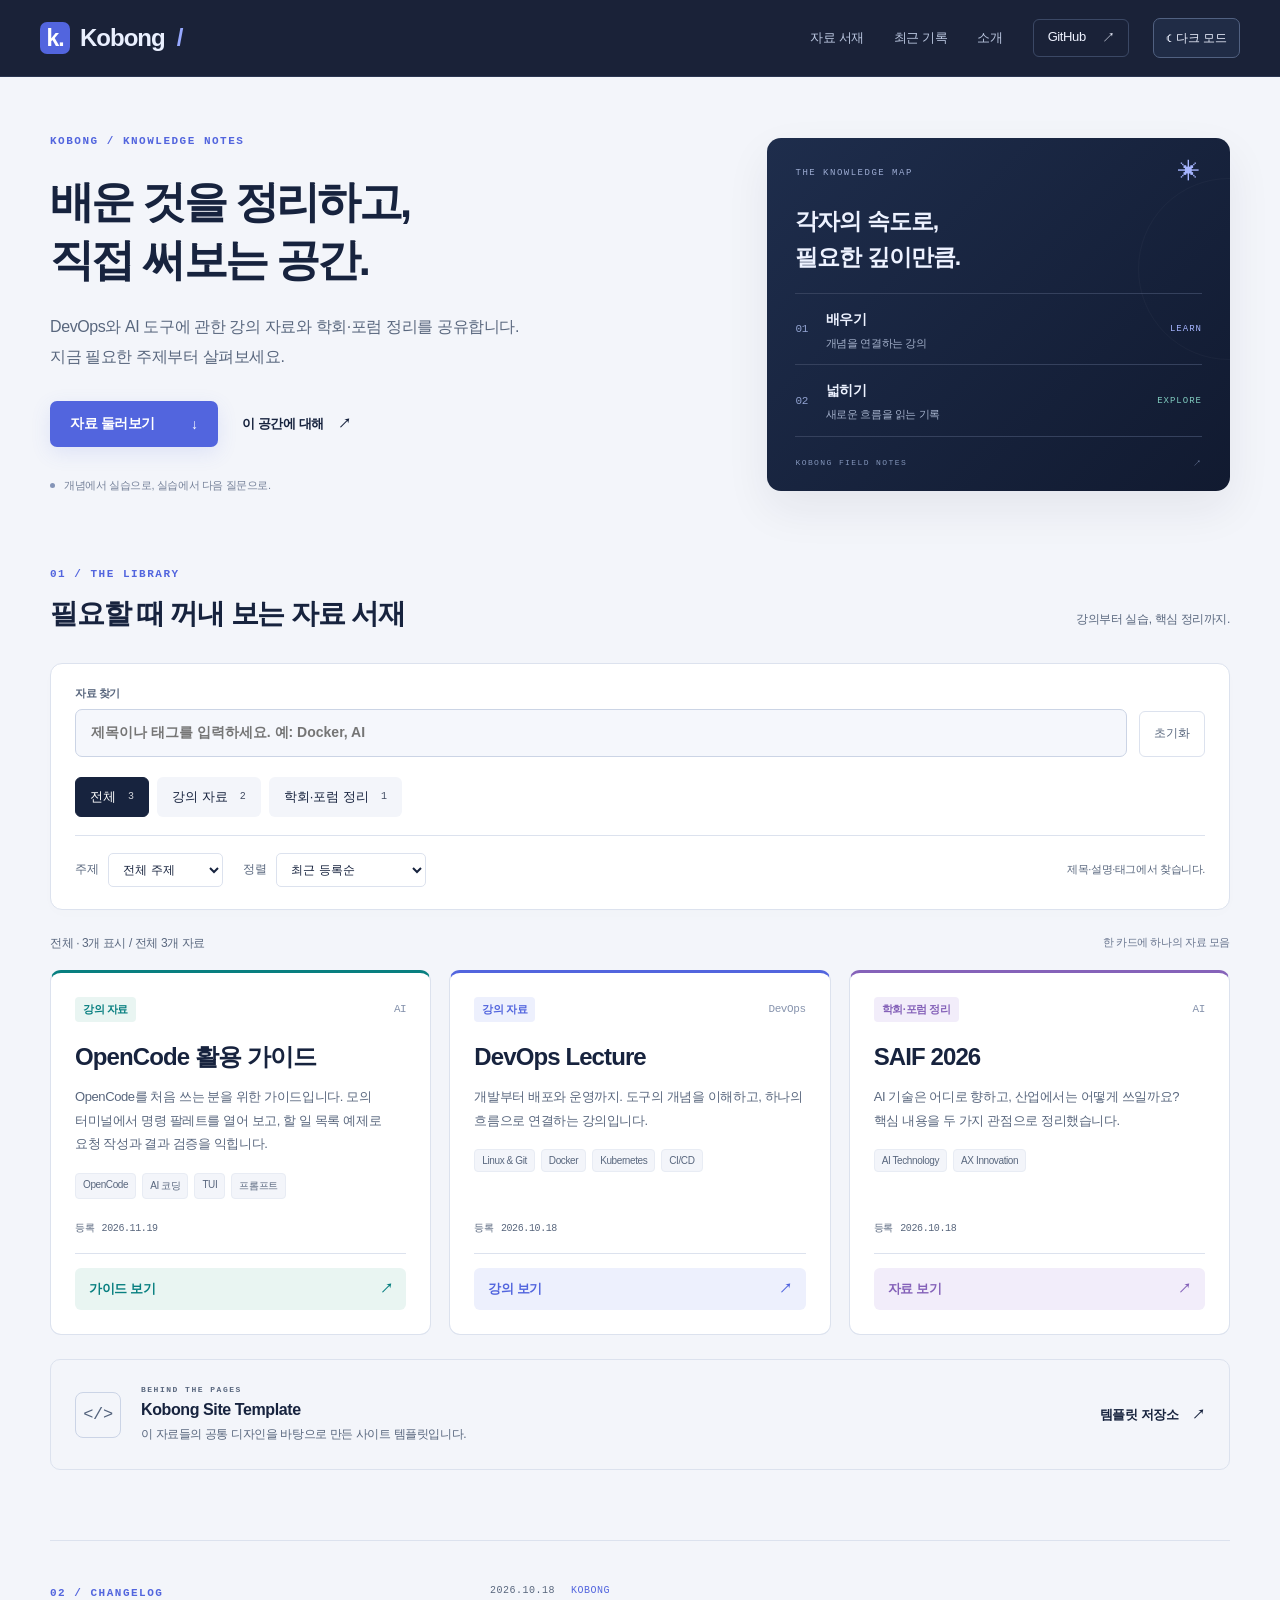
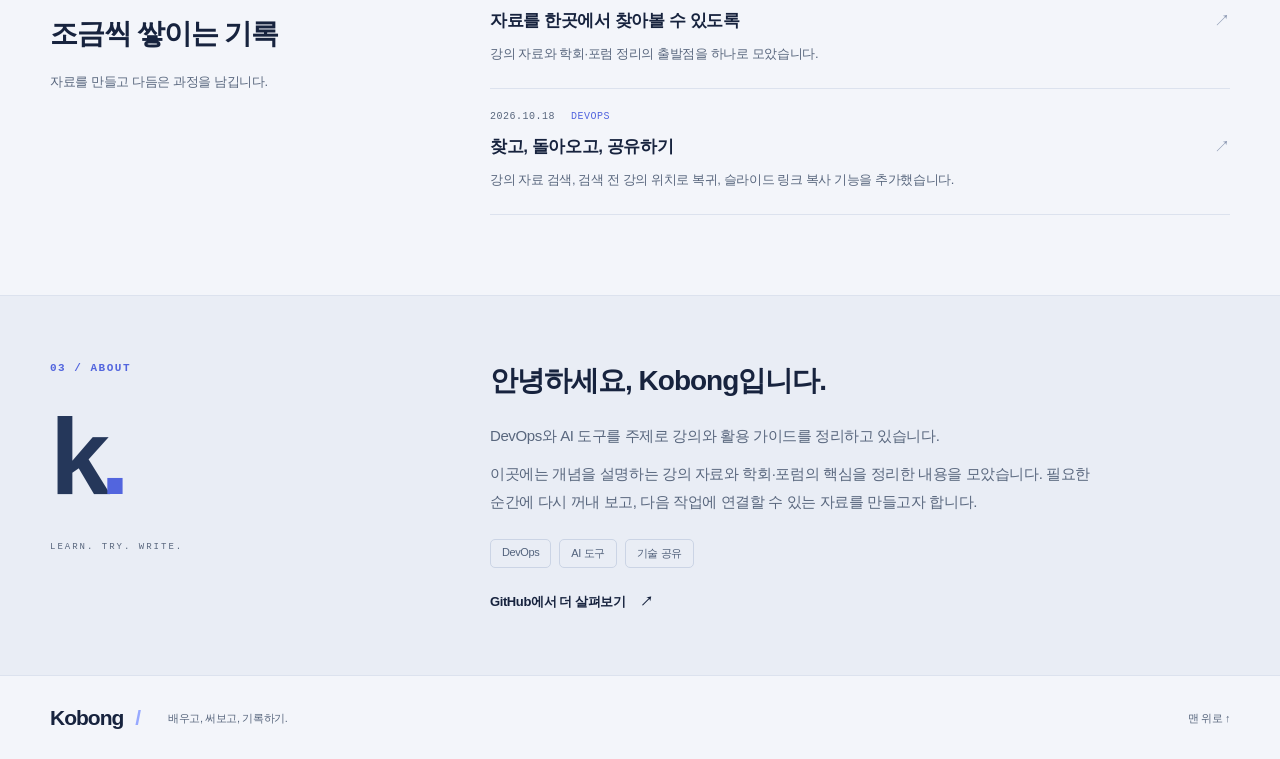
==== commit 7177f2d2: "Add the OpenCode guide to the resource library" ====
--- a/index.html
+++ b/index.html
@@ -31,10 +31,10 @@
       <div class="section-heading"><div><p class="eyebrow">01 / THE LIBRARY</p><h2 id="library-title">필요할 때 꺼내 보는 자료 서재</h2></div><p>강의부터 실습, 핵심 정리까지.</p></div>
       <div class="library-controls" hidden>
         <div class="library-search-row"><label class="library-search" for="library-query"><span>자료 찾기</span><input id="library-query" type="search" placeholder="제목이나 태그를 입력하세요. 예: Docker, AI" maxlength="200" autocomplete="off" aria-controls="resource-grid"></label><button class="library-reset" type="button" data-reset>초기화</button></div>
-        <div class="library-categories" role="group" aria-label="자료 분류"><button type="button" data-category="" aria-pressed="true">전체 <span>2</span></button><button type="button" data-category="강의 자료" aria-pressed="false">강의 자료 <span>1</span></button><button type="button" data-category="학회·포럼 정리" aria-pressed="false">학회·포럼 정리 <span>1</span></button></div>
+        <div class="library-categories" role="group" aria-label="자료 분류"><button type="button" data-category="" aria-pressed="true">전체 <span>3</span></button><button type="button" data-category="강의 자료" aria-pressed="false">강의 자료 <span>2</span></button><button type="button" data-category="학회·포럼 정리" aria-pressed="false">학회·포럼 정리 <span>1</span></button></div>
         <div class="library-options"><label for="library-topic">주제<select id="library-topic" aria-controls="resource-grid"><option value="">전체 주제</option><option value="AI">AI</option><option value="DevOps">DevOps</option></select></label><label for="library-sort">정렬<select id="library-sort" aria-controls="resource-grid"><option value="added">최근 등록순</option><option value="updated">최근 업데이트순</option><option value="title">제목순</option></select></label><span class="library-help">제목·설명·태그에서 찾습니다.</span></div>
       </div>
-      <div class="library-results-bar"><p id="library-status" role="status" aria-live="polite" aria-atomic="true">전체 2개 자료</p><span>한 카드에 하나의 자료 모음</span></div>
+      <div class="library-results-bar"><p id="library-status" role="status" aria-live="polite" aria-atomic="true">전체 3개 자료</p><span>한 카드에 하나의 자료 모음</span></div>
       <div class="resource-grid" id="resource-grid"><article class="resource blue" data-resource="{&quot;id&quot;: &quot;devops&quot;, &quot;type&quot;: &quot;강의 자료&quot;, &quot;title&quot;: &quot;DevOps Lecture&quot;, &quot;description&quot;: &quot;개발부터 배포와 운영까지. 도구의 개념을 이해하고, 하나의 흐름으로 연결하는 강의입니다.&quot;, &quot;tags&quot;: [&quot;Linux &amp; Git&quot;, &quot;Docker&quot;, &quot;Kubernetes&quot;, &quot;CI/CD&quot;], &quot;topics&quot;: [&quot;DevOps&quot;], &quot;addedAt&quot;: &quot;2026-10-18&quot;, &quot;updatedAt&quot;: null}" aria-labelledby="title-devops">
           <div class="card-top"><span>강의 자료</span><span class="resource-number">DevOps</span></div>
           <h3 id="title-devops">DevOps Lecture</h3>
@@ -48,6 +48,13 @@
           <p class="card-description">AI 기술은 어디로 향하고, 산업에서는 어떻게 쓰일까요? 핵심 내용을 두 가지 관점으로 정리했습니다.</p><ul class="tags" aria-label="주제"><li>AI Technology</li><li>AX Innovation</li></ul>
           <p class="resource-date">등록 <time datetime="2026-10-18">2026.10.18</time></p>
           <div class="card-bottom"><a class="card-action" href="https://kobong8.github.io/SAIF-2026/" aria-label="SAIF 2026 자료 보기">자료 보기<span aria-hidden="true">↗</span></a>
+          </div></article>
+<article class="resource teal" data-resource="{&quot;id&quot;: &quot;opencode&quot;, &quot;type&quot;: &quot;강의 자료&quot;, &quot;title&quot;: &quot;OpenCode 활용 가이드&quot;, &quot;description&quot;: &quot;OpenCode를 처음 쓰는 분을 위한 가이드입니다. 모의 터미널에서 명령 팔레트를 열어 보고, 할 일 목록 예제로 요청 작성과 결과 검증을 익힙니다.&quot;, &quot;tags&quot;: [&quot;OpenCode&quot;, &quot;AI 코딩&quot;, &quot;TUI&quot;, &quot;프롬프트&quot;], &quot;topics&quot;: [&quot;AI&quot;], &quot;addedAt&quot;: &quot;2026-11-19&quot;, &quot;updatedAt&quot;: null}" aria-labelledby="title-opencode">
+          <div class="card-top"><span>강의 자료</span><span class="resource-number">AI</span></div>
+          <h3 id="title-opencode">OpenCode 활용 가이드</h3>
+          <p class="card-description">OpenCode를 처음 쓰는 분을 위한 가이드입니다. 모의 터미널에서 명령 팔레트를 열어 보고, 할 일 목록 예제로 요청 작성과 결과 검증을 익힙니다.</p><ul class="tags" aria-label="주제"><li>OpenCode</li><li>AI 코딩</li><li>TUI</li><li>프롬프트</li></ul>
+          <p class="resource-date">등록 <time datetime="2026-11-19">2026.11.19</time></p>
+          <div class="card-bottom"><a class="card-action" href="https://kobong8.github.io/introduction-to-opencode/" aria-label="OpenCode 활용 가이드 가이드 보기">가이드 보기<span aria-hidden="true">↗</span></a>
           </div></article></div>
       <div class="library-empty" hidden><span aria-hidden="true">⌕</span><h3>조건에 맞는 자료가 없습니다.</h3><p>다른 검색어를 입력하거나 분류·주제 조건을 바꿔보세요.</p><button type="button" data-reset>전체 자료 보기</button></div>
       <noscript><p class="library-noscript">모든 자료를 표시하고 있습니다. 검색과 필터는 JavaScript를 켜면 사용할 수 있습니다.</p></noscript>
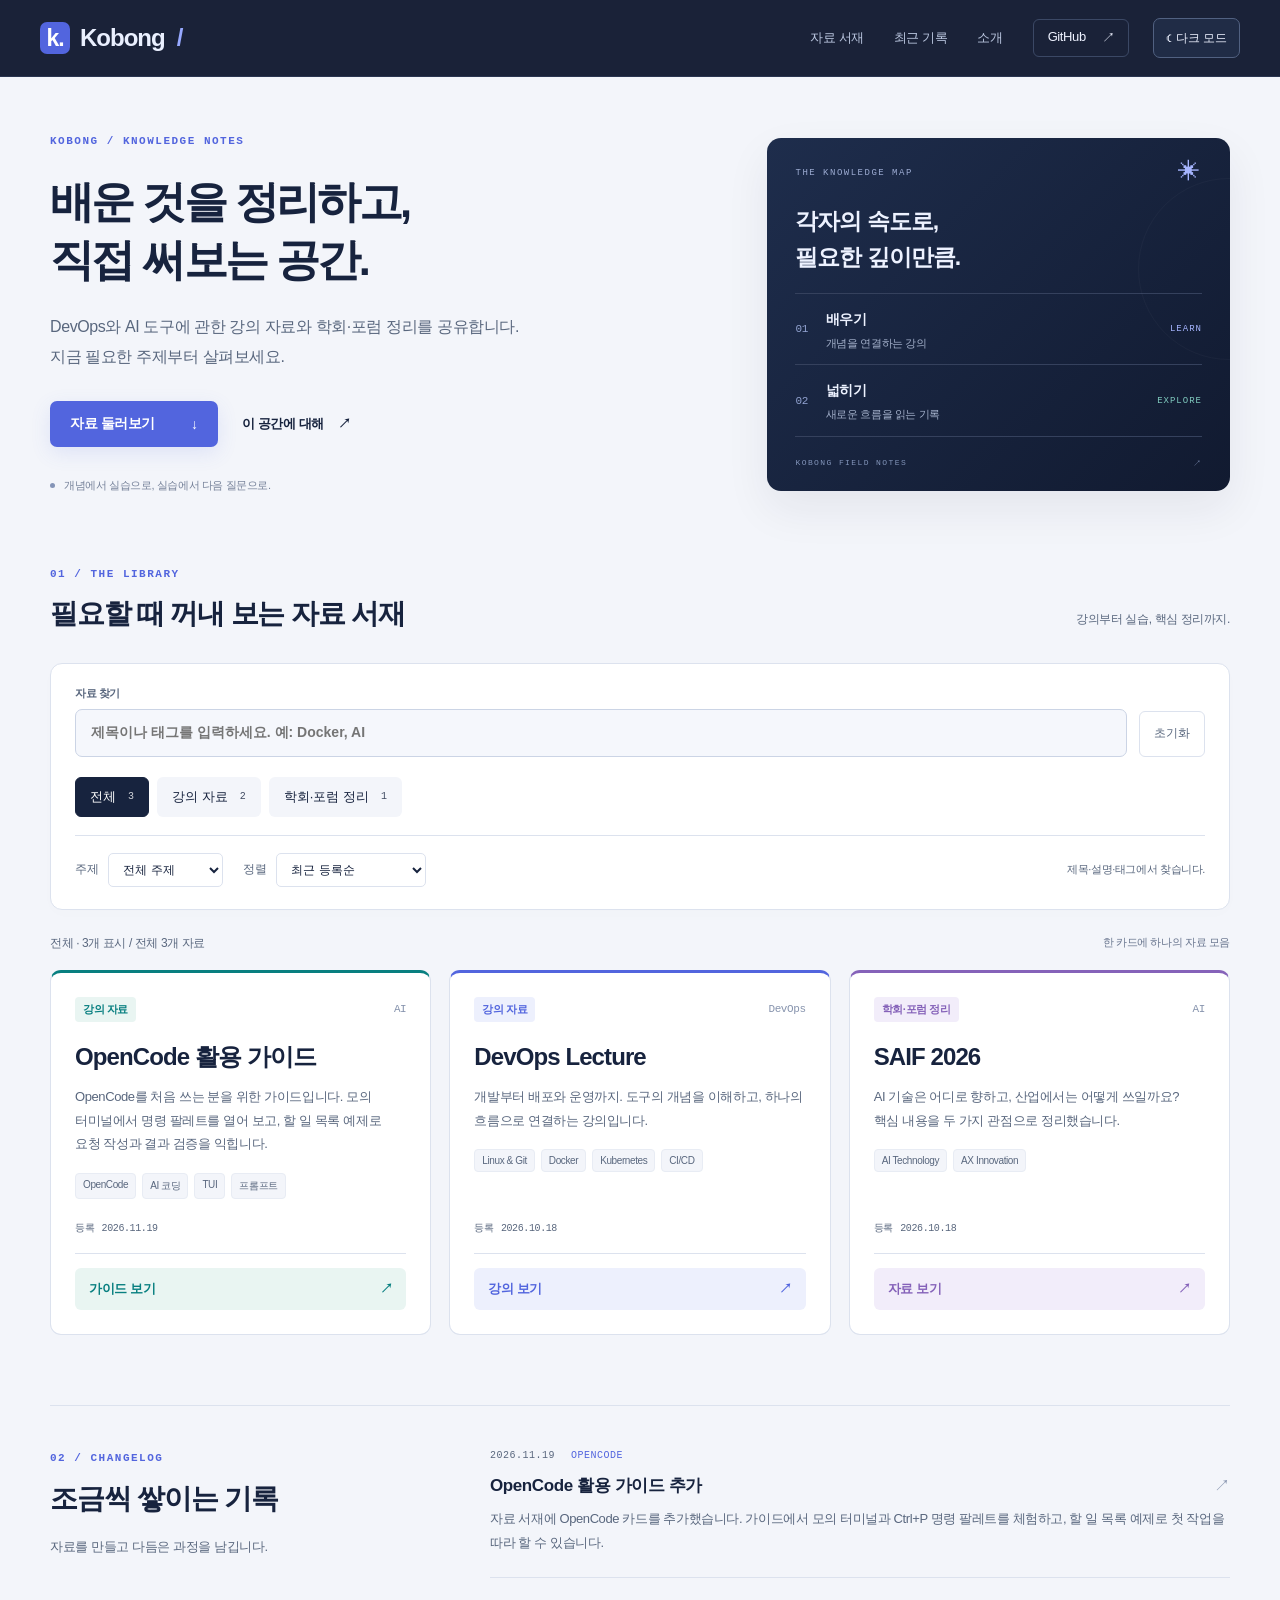
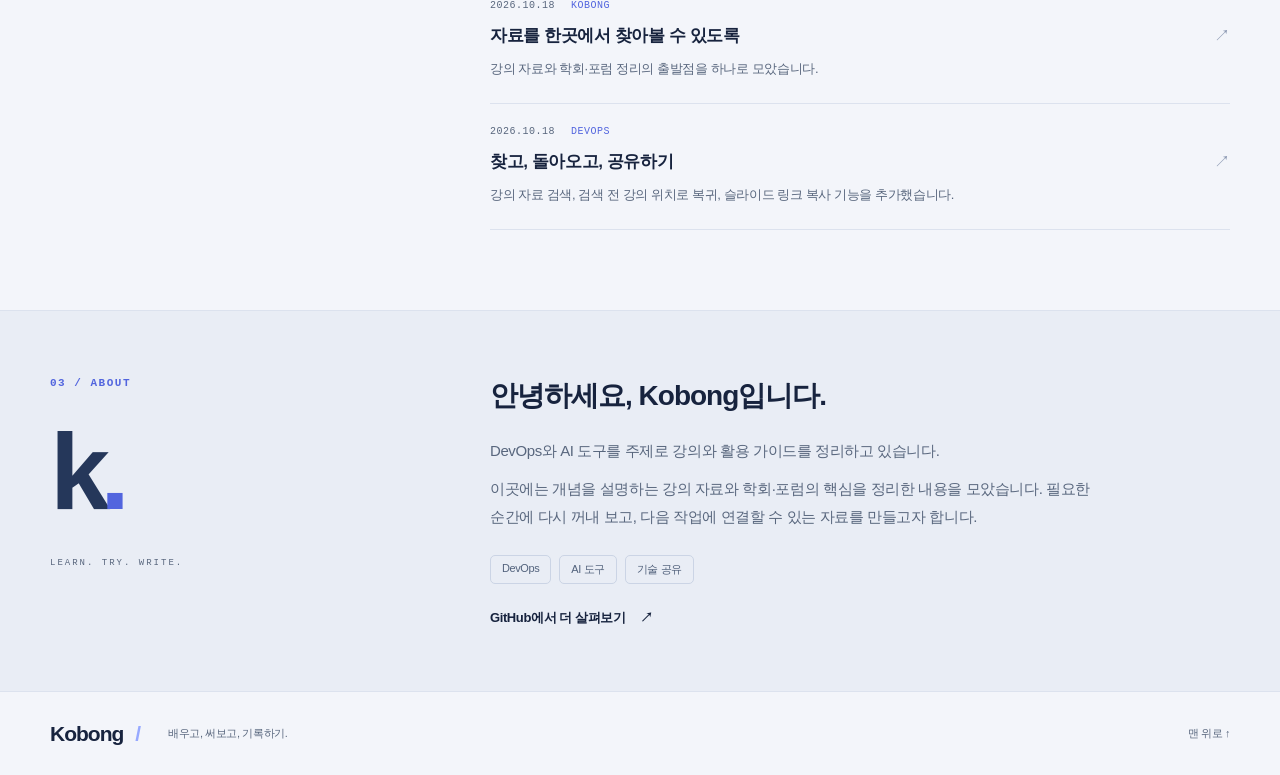
==== commit 92b10041: "Remove the template card and record the OpenCode update" ====
--- a/index.html
+++ b/index.html
@@ -58,9 +58,9 @@
           </div></article></div>
       <div class="library-empty" hidden><span aria-hidden="true">⌕</span><h3>조건에 맞는 자료가 없습니다.</h3><p>다른 검색어를 입력하거나 분류·주제 조건을 바꿔보세요.</p><button type="button" data-reset>전체 자료 보기</button></div>
       <noscript><p class="library-noscript">모든 자료를 표시하고 있습니다. 검색과 필터는 JavaScript를 켜면 사용할 수 있습니다.</p></noscript>
-      <aside class="tool"><div class="tool-icon" aria-hidden="true">&lt;/&gt;</div><div><p class="eyebrow">BEHIND THE PAGES</p><h3>Kobong Site Template</h3><p>이 자료들의 공통 디자인을 바탕으로 만든 사이트 템플릿입니다.</p></div><a class="text-link" href="https://github.com/kobong8/kobong-site-template">템플릿 저장소 <span aria-hidden="true">↗</span></a></aside>
     </section>
-    <section id="updates" class="updates wrap" aria-labelledby="updates-title"><div class="updates-heading"><p class="eyebrow">02 / CHANGELOG</p><h2 id="updates-title">조금씩 쌓이는 기록</h2><p>자료를 만들고 다듬은 과정을 남깁니다.</p></div><ol class="update-list"><li><div class="update-meta"><time datetime="2026-10-18">2026.10.18</time><span>KOBONG</span></div><a href="#library"><h3>자료를 한곳에서 찾아볼 수 있도록</h3><span aria-hidden="true">↗</span></a><p>강의 자료와 학회·포럼 정리의 출발점을 하나로 모았습니다.</p></li>
+    <section id="updates" class="updates wrap" aria-labelledby="updates-title"><div class="updates-heading"><p class="eyebrow">02 / CHANGELOG</p><h2 id="updates-title">조금씩 쌓이는 기록</h2><p>자료를 만들고 다듬은 과정을 남깁니다.</p></div><ol class="update-list"><li><div class="update-meta"><time datetime="2026-11-19">2026.11.19</time><span>OPENCODE</span></div><a href="https://kobong8.github.io/introduction-to-opencode/"><h3>OpenCode 활용 가이드 추가</h3><span aria-hidden="true">↗</span></a><p>자료 서재에 OpenCode 카드를 추가했습니다. 가이드에서 모의 터미널과 Ctrl+P 명령 팔레트를 체험하고, 할 일 목록 예제로 첫 작업을 따라 할 수 있습니다.</p></li>
+<li><div class="update-meta"><time datetime="2026-10-18">2026.10.18</time><span>KOBONG</span></div><a href="#library"><h3>자료를 한곳에서 찾아볼 수 있도록</h3><span aria-hidden="true">↗</span></a><p>강의 자료와 학회·포럼 정리의 출발점을 하나로 모았습니다.</p></li>
 <li><div class="update-meta"><time datetime="2026-10-18">2026.10.18</time><span>DEVOPS</span></div><a href="https://github.com/kobong8/lecture-devops"><h3>찾고, 돌아오고, 공유하기</h3><span aria-hidden="true">↗</span></a><p>강의 자료 검색, 검색 전 강의 위치로 복귀, 슬라이드 링크 복사 기능을 추가했습니다.</p></li></ol></section>
     <section id="about" class="about-section" aria-labelledby="about-title"><div class="about wrap"><div class="about-heading"><p class="eyebrow">03 / ABOUT</p><div class="monogram" aria-hidden="true">k<span>.</span></div><span class="about-signature">LEARN. TRY. WRITE.</span></div><div class="about-copy"><h2 id="about-title">안녕하세요, Kobong입니다.</h2><p>DevOps와 AI 도구를 주제로 강의와 활용 가이드를 정리하고 있습니다.</p><p>이곳에는 개념을 설명하는 강의 자료와 학회·포럼의 핵심을 정리한 내용을 모았습니다. 필요한 순간에 다시 꺼내 보고, 다음 작업에 연결할 수 있는 자료를 만들고자 합니다.</p><ul class="interest-list" aria-label="관심 주제"><li>DevOps</li><li>AI 도구</li><li>기술 공유</li></ul><a class="text-link" href="https://github.com/kobong8">GitHub에서 더 살펴보기 <span aria-hidden="true">↗</span></a></div></div></section>
   </main>
